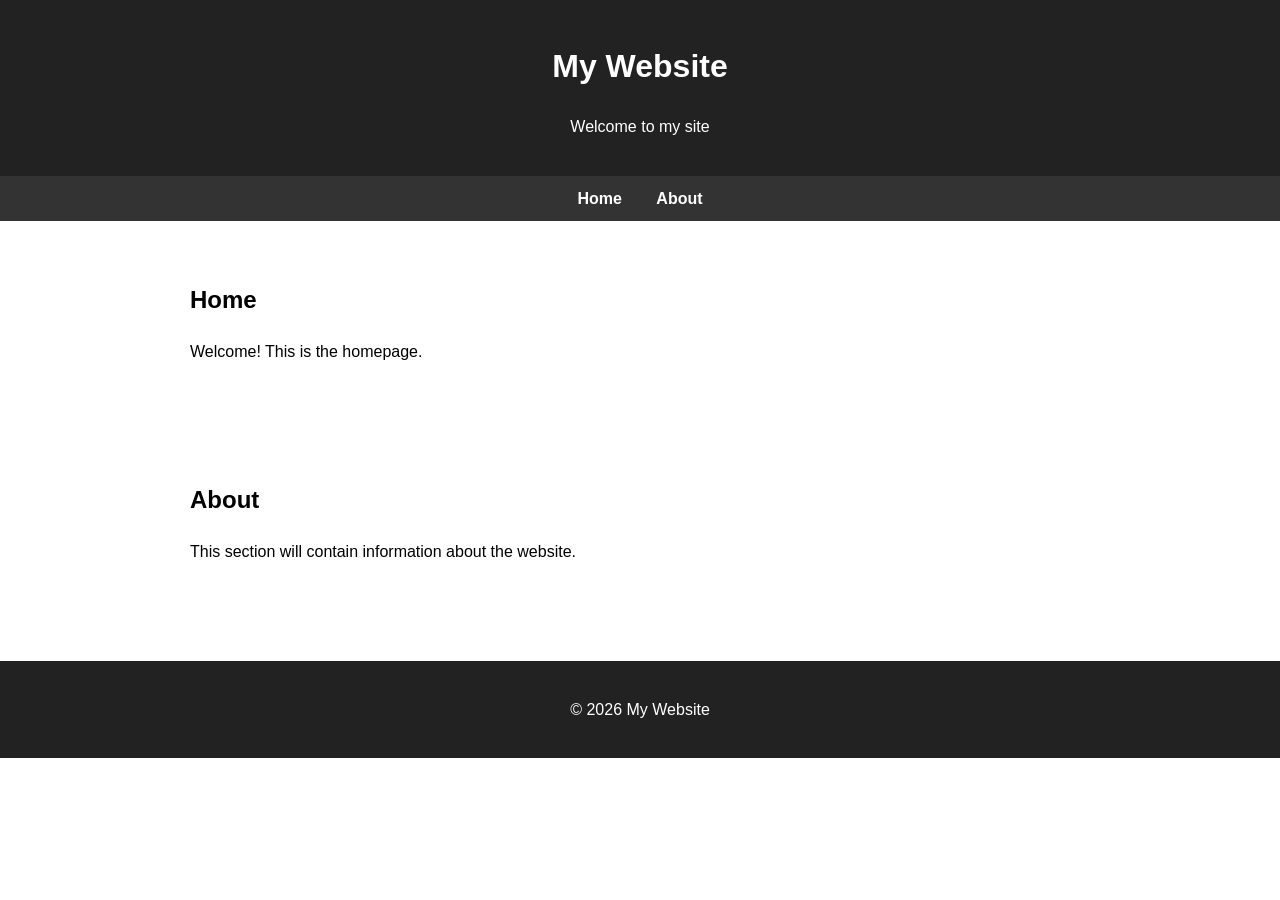
==== index.html @ 660a3a6b "Push Push" ====
<!DOCTYPE html5>
<html lang="en">
<head>
<meta charset="UTF-8">
<meta name="viewport" content="width=device-width, initial-scale=1.0">
<title>Damrau Network</title>

<style>
body{
    margin:0;
    font-family: Arial, Helvetica, sans-serif;
    line-height:1.6;
}

header{
    background:#222;
    color:white;
    padding:20px;
    text-align:center;
}

nav{
    background:#333;
    padding:10px;
    text-align:center;
}

nav a{
    color:white;
    margin:0 15px;
    text-decoration:none;
    font-weight:bold;
}

nav a:hover{
    text-decoration:underline;
}

section{
    max-width:900px;
    margin:auto;
    padding:40px 20px;
}

footer{
    background:#222;
    color:white;
    text-align:center;
    padding:20px;
    margin-top:40px;
}
</style>
</head>

<body>

<header>
<h1>My Website</h1>
<p>Welcome to my site</p>
</header>

<nav>
<a href="#home">Home</a>
<a href="#about">About</a>
</nav>

<section id="home">
<h2>Home</h2>
<p>Welcome! This is the homepage.</p>
</section>

<section id="about">
<h2>About</h2>
<p>This section will contain information about the website.</p>
</section>

<footer>
<p>© 2026 My Website</p>
</footer>

</body>
</html>
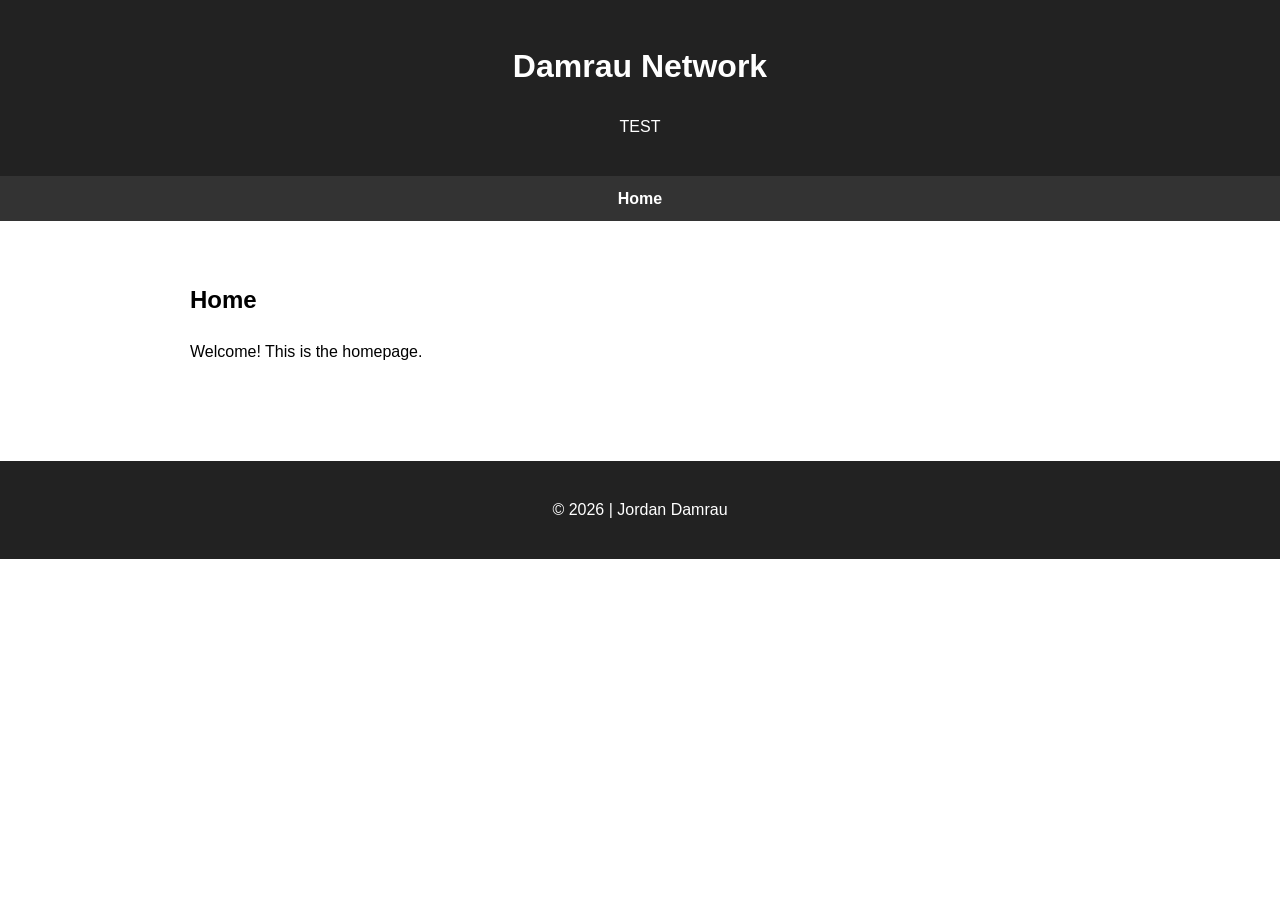
==== commit 5b7b983c: "Updating Fields Updating the navbar, removed a few descriptors, and changed the footer." ====
--- a/index.html
+++ b/index.html
@@ -55,13 +55,12 @@
 <body>
 
 <header>
-<h1>My Website</h1>
-<p>Welcome to my site</p>
+<h1>Damrau Network</h1>
+<p>TEST</p>
 </header>
 
 <nav>
 <a href="#home">Home</a>
-<a href="#about">About</a>
 </nav>
 
 <section id="home">
@@ -69,13 +68,8 @@
 <p>Welcome! This is the homepage.</p>
 </section>
 
-<section id="about">
-<h2>About</h2>
-<p>This section will contain information about the website.</p>
-</section>
-
 <footer>
-<p>© 2026 My Website</p>
+<p>© 2026 | Jordan Damrau</p>
 </footer>
 
 </body>
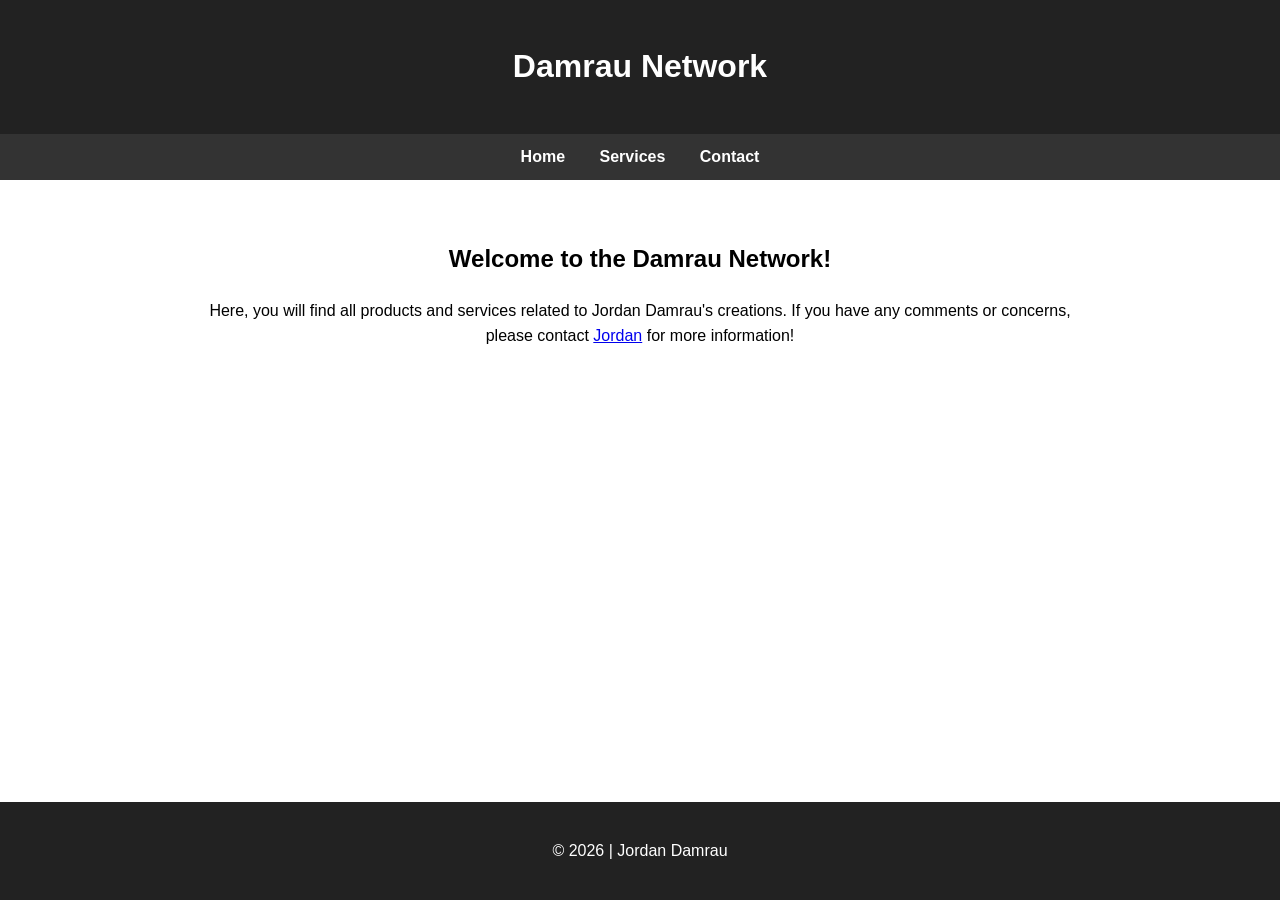
==== commit 0f74cf57: "Folders worked Final changes to implement folders." ====
--- a/index.html
+++ b/index.html
@@ -1,76 +1,32 @@
-<!DOCTYPE html5>
+<!DOCTYPE html>
 <html lang="en">
-<head>
-<meta charset="UTF-8">
-<meta name="viewport" content="width=device-width, initial-scale=1.0">
-<title>Damrau Network</title>
+    <head>
+        <meta charset="UTF-8" />
+        <meta name="viewport" content="width=device-width, initial-scale=1.0" />
+        <title>Damrau Network - Home</title>
+        <meta name="description" content="Damrau Network & Things">
+        <link rel="stylesheet" href="style.css">
+    </head>
+    <body>
+        <header>
+            <h1>Damrau Network</h1>
+        </header>
 
-<style>
-body{
-    margin:0;
-    font-family: Arial, Helvetica, sans-serif;
-    line-height:1.6;
-}
+        <nav>
+            <a href="/">Home</a>
+            <a href="/services/">Services</a>
+            <a href="/contact/">Contact</a>
+        </nav>
+        
+        <main>
+            <section id="home">
+                <h2>Welcome to the Damrau Network!</h2>
+                <p>Here, you will find all products and services related to Jordan Damrau's creations. If you have any comments or concerns, please contact <a href="mailto:jordanjdamrau@gmail.com">Jordan</a> for more information!</p>
+            </section>
+        </main>
 
-header{
-    background:#222;
-    color:white;
-    padding:20px;
-    text-align:center;
-}
-
-nav{
-    background:#333;
-    padding:10px;
-    text-align:center;
-}
-
-nav a{
-    color:white;
-    margin:0 15px;
-    text-decoration:none;
-    font-weight:bold;
-}
-
-nav a:hover{
-    text-decoration:underline;
-}
-
-section{
-    max-width:900px;
-    margin:auto;
-    padding:40px 20px;
-}
-
-footer{
-    background:#222;
-    color:white;
-    text-align:center;
-    padding:20px;
-    margin-top:40px;
-}
-</style>
-</head>
-
-<body>
-
-<header>
-<h1>Damrau Network</h1>
-<p>TEST</p>
-</header>
-
-<nav>
-<a href="#home">Home</a>
-</nav>
-
-<section id="home">
-<h2>Home</h2>
-<p>Welcome! This is the homepage.</p>
-</section>
-
-<footer>
-<p>© 2026 | Jordan Damrau</p>
-</footer>
-
-</body>
+        <footer>
+            <p>© 2026 | Jordan Damrau</p>
+        </footer>
+    </body>
 </html>
--- a/style.css
+++ b/style.css
@@ -0,0 +1,52 @@
+body{
+    margin:0;
+    font-family: Arial, Helvetica, sans-serif;
+    line-height:1.6;
+
+    display:flex;
+    flex-direction:column;
+    min-height:100vh;
+}
+
+main{
+    flex:1;
+}
+
+header{
+    background:#222;
+    color:white;
+    padding:20px;
+    text-align:center;
+}
+
+nav{
+    background:#333;
+    padding:10px;
+    text-align:center;
+}
+
+nav a{
+    color:white;
+    margin:0 15px;
+    text-decoration:none;
+    font-weight:bold;
+}
+
+nav a:hover{
+    text-decoration:underline;
+}
+
+section{
+    max-width:900px;
+    margin:auto;
+    padding:40px 20px;
+    text-align: center;
+}
+
+footer{
+    background:#222;
+    color:white;
+    text-align:center;
+    padding:20px;
+    margin-top:40px;
+}
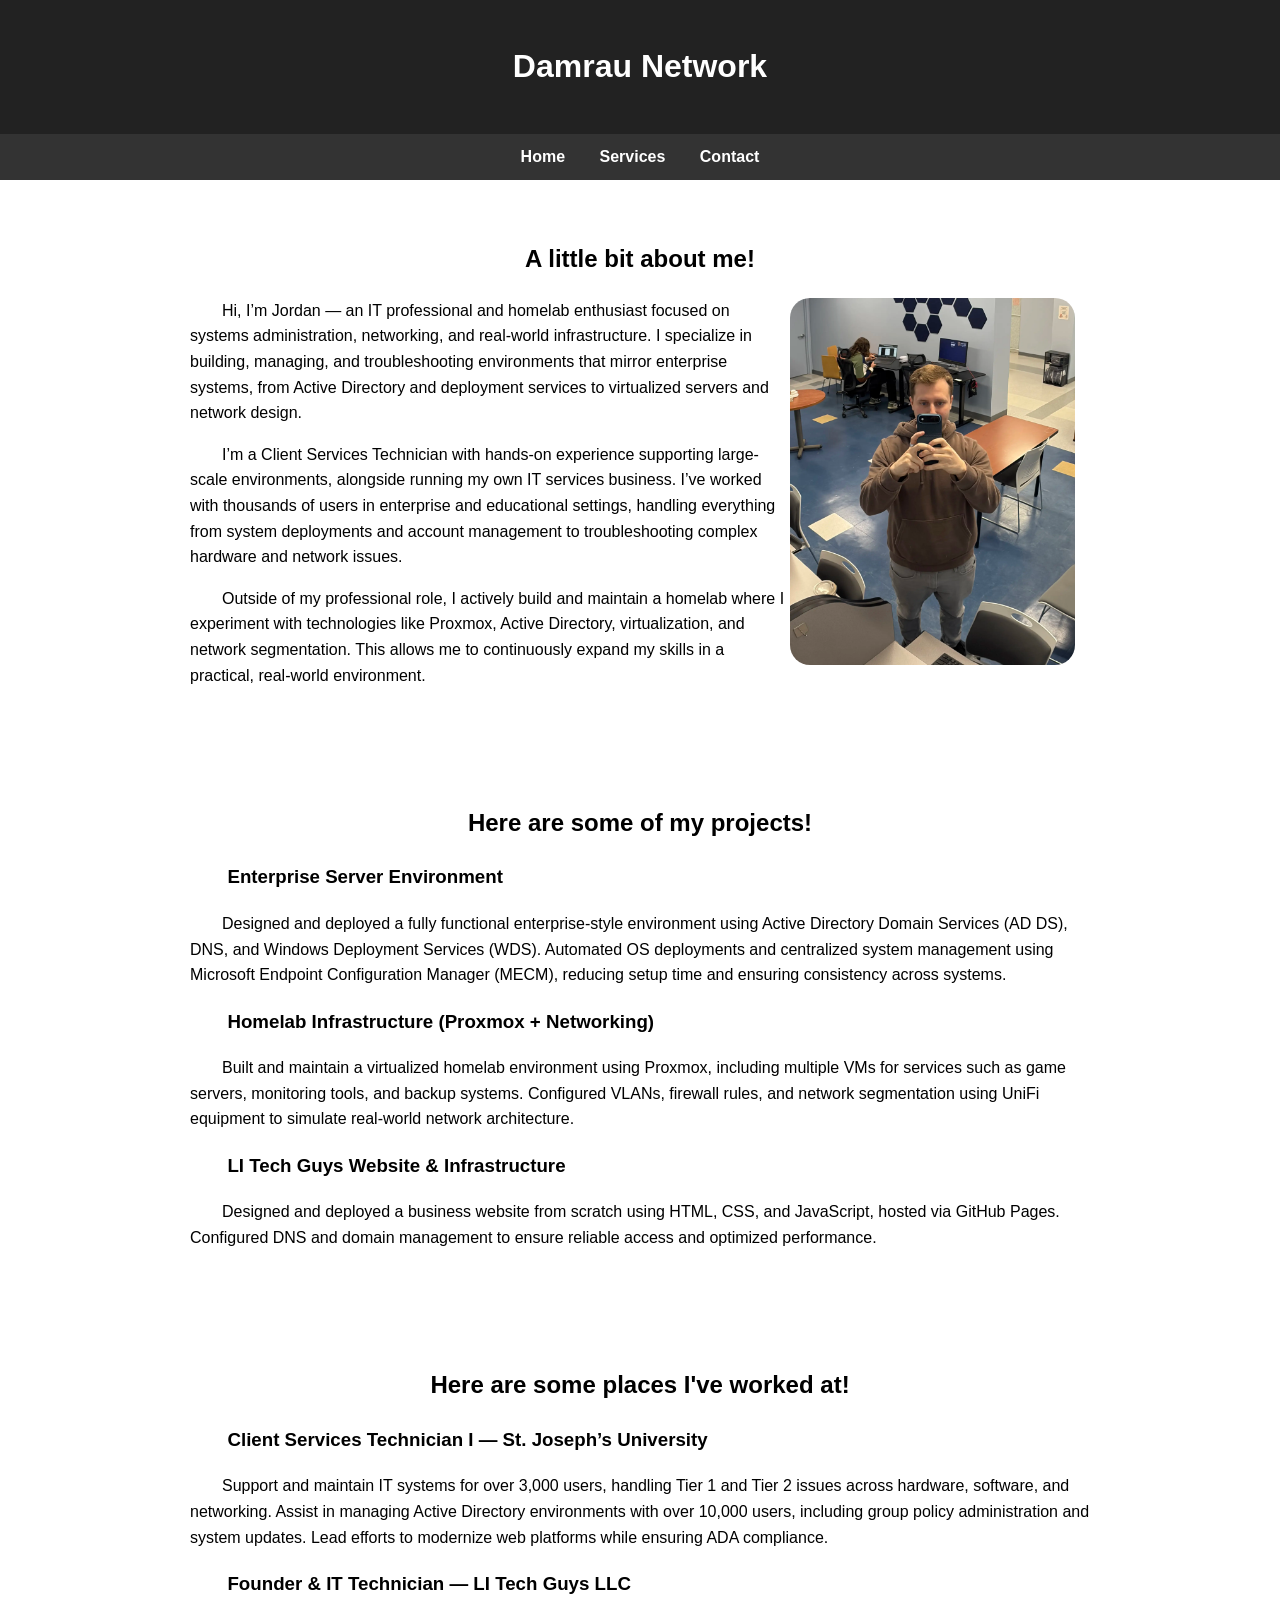
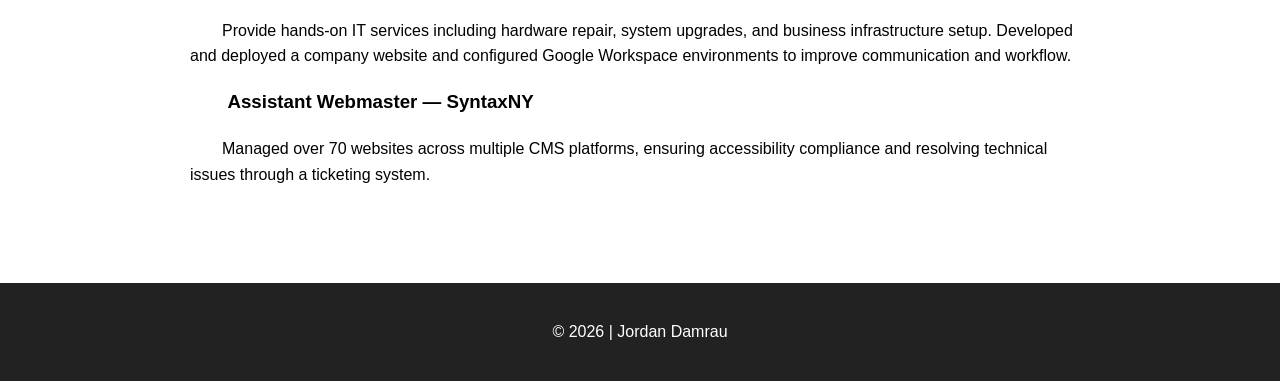
==== commit f4da03ce: "Changes Changes" ====
--- a/index.html
+++ b/index.html
@@ -20,8 +20,31 @@
         
         <main>
             <section id="home">
-                <h2>Welcome to the Damrau Network!</h2>
-                <p>Here, you will find all products and services related to Jordan Damrau's creations. If you have any comments or concerns, please contact <a href="mailto:jordanjdamrau@gmail.com">Jordan</a> for more information!</p>
+                <h2>A little bit about me!</h2>
+                <img src="imgs/me.webp" alt="A picture of Jordan Damrau" width="285em" height="auto" style="border-radius: 20px; float: right; margin-right: 15px; margin-bottom: 15px;">
+                <p class="about">Hi, I’m Jordan — an IT professional and homelab enthusiast focused on systems administration, networking, and real-world infrastructure. I specialize in building, managing, and troubleshooting environments that mirror enterprise systems, from Active Directory and deployment services to virtualized servers and network design.</p>
+                <p class="about">I’m a Client Services Technician with hands-on experience supporting large-scale environments, alongside running my own IT services business. I’ve worked with thousands of users in enterprise and educational settings, handling everything from system deployments and account management to troubleshooting complex hardware and network issues.</p>
+                <p class="about">Outside of my professional role, I actively build and maintain a homelab where I experiment with technologies like Proxmox, Active Directory, virtualization, and network segmentation. This allows me to continuously expand my skills in a practical, real-world environment.</p>
+            </section>
+
+            <section>
+                <h2>Here are some of my projects!</h2>
+                <h3 class="proj">Enterprise Server Environment</h3>
+                <p class="about">Designed and deployed a fully functional enterprise-style environment using Active Directory Domain Services (AD DS), DNS, and Windows Deployment Services (WDS). Automated OS deployments and centralized system management using Microsoft Endpoint Configuration Manager (MECM), reducing setup time and ensuring consistency across systems.</p>
+                <h3 class="proj">Homelab Infrastructure (Proxmox + Networking)</h3>
+                <p class="about">Built and maintain a virtualized homelab environment using Proxmox, including multiple VMs for services such as game servers, monitoring tools, and backup systems. Configured VLANs, firewall rules, and network segmentation using UniFi equipment to simulate real-world network architecture.</p>
+                <h3 class="proj">LI Tech Guys Website & Infrastructure</h3>
+                <p class="about">Designed and deployed a business website from scratch using HTML, CSS, and JavaScript, hosted via GitHub Pages. Configured DNS and domain management to ensure reliable access and optimized performance.</p>
+            </section>
+
+            <section>
+                <h2>Here are some places I've worked at!</h2>
+                <h3 class="proj">Client Services Technician I — St. Joseph’s University</h3>
+                <p class="about">Support and maintain IT systems for over 3,000 users, handling Tier 1 and Tier 2 issues across hardware, software, and networking. Assist in managing Active Directory environments with over 10,000 users, including group policy administration and system updates. Lead efforts to modernize web platforms while ensuring ADA compliance.</p>
+                <h3 class="proj">Founder & IT Technician — LI Tech Guys LLC</h3>
+                <p class="about">Provide hands-on IT services including hardware repair, system upgrades, and business infrastructure setup. Developed and deployed a company website and configured Google Workspace environments to improve communication and workflow.</p>
+                <h3 class="proj">Assistant Webmaster — SyntaxNY</h3>
+                <p class="about">Managed over 70 websites across multiple CMS platforms, ensuring accessibility compliance and resolving technical issues through a ticketing system.</p>
             </section>
         </main>
 
--- a/style.css
+++ b/style.css
@@ -6,6 +6,16 @@
     display:flex;
     flex-direction:column;
     min-height:100vh;
+}
+
+p.about{
+    text-indent: 2em;
+    text-align: left;
+}
+
+h3.proj{
+    text-indent: 2em;
+    text-align: left;
 }
 
 main{
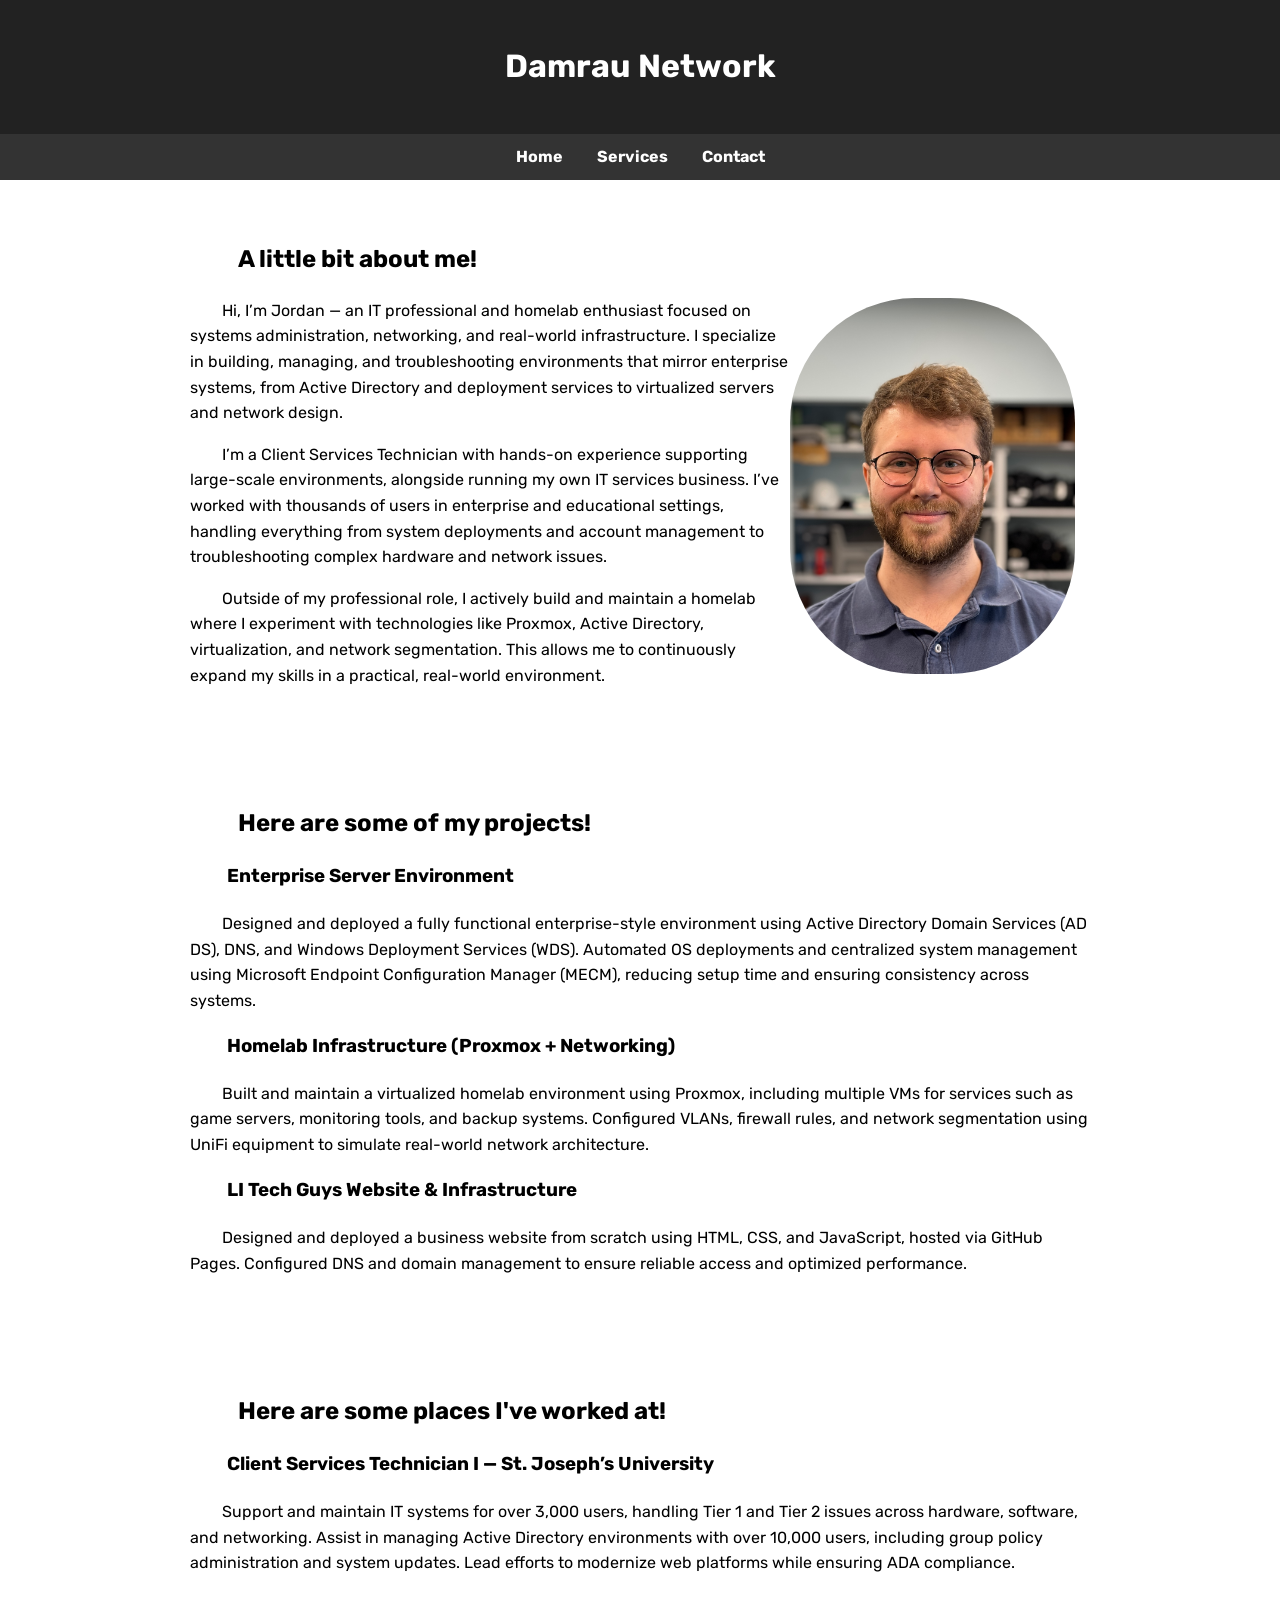
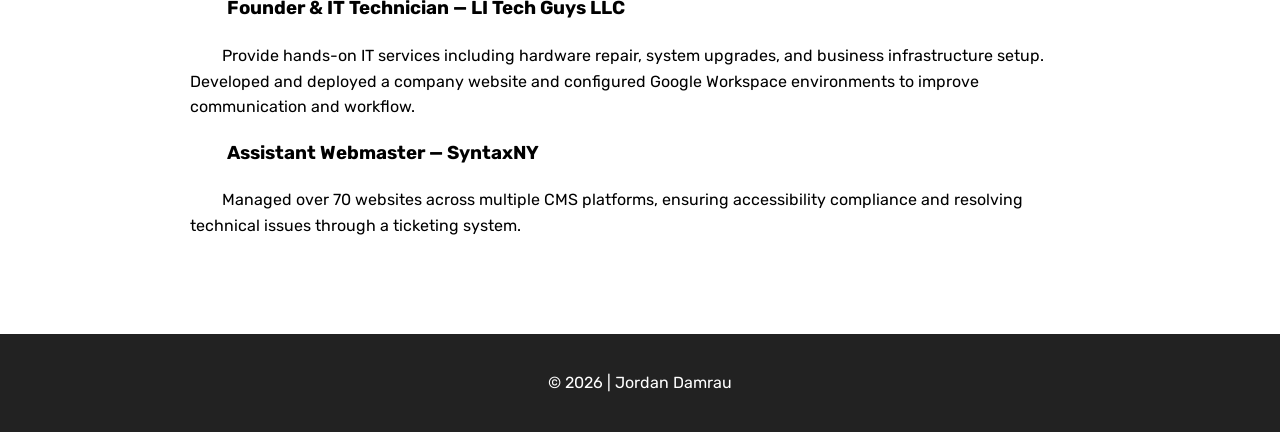
==== commit ae7a3416: "Push Push" ====
--- a/index.html
+++ b/index.html
@@ -6,6 +6,9 @@
         <title>Damrau Network - Home</title>
         <meta name="description" content="Damrau Network & Things">
         <link rel="stylesheet" href="style.css">
+        <link rel="preconnect" href="https://fonts.googleapis.com">
+        <link rel="preconnect" href="https://fonts.gstatic.com" crossorigin>
+        <link href="https://fonts.googleapis.com/css2?family=Rubik:ital,wght@0,300..900;1,300..900&display=swap" rel="stylesheet">
     </head>
     <body>
         <header>
@@ -20,15 +23,15 @@
         
         <main>
             <section id="home">
-                <h2>A little bit about me!</h2>
-                <img src="imgs/me.webp" alt="A picture of Jordan Damrau" width="285em" height="auto" style="border-radius: 20px; float: right; margin-right: 15px; margin-bottom: 15px;">
+                <h2 style="text-align: left; text-indent: 2em;">A little bit about me!</h2>
+                <img src="imgs/me.jpg" alt="A picture of Jordan Damrau" width="285em" height="auto" style="border-radius: 125px; float: right; margin-right: 15px; margin-bottom: 15px;">
                 <p class="about">Hi, I’m Jordan — an IT professional and homelab enthusiast focused on systems administration, networking, and real-world infrastructure. I specialize in building, managing, and troubleshooting environments that mirror enterprise systems, from Active Directory and deployment services to virtualized servers and network design.</p>
                 <p class="about">I’m a Client Services Technician with hands-on experience supporting large-scale environments, alongside running my own IT services business. I’ve worked with thousands of users in enterprise and educational settings, handling everything from system deployments and account management to troubleshooting complex hardware and network issues.</p>
                 <p class="about">Outside of my professional role, I actively build and maintain a homelab where I experiment with technologies like Proxmox, Active Directory, virtualization, and network segmentation. This allows me to continuously expand my skills in a practical, real-world environment.</p>
             </section>
 
             <section>
-                <h2>Here are some of my projects!</h2>
+                <h2 style="text-align: left; text-indent: 2em;">Here are some of my projects!</h2>
                 <h3 class="proj">Enterprise Server Environment</h3>
                 <p class="about">Designed and deployed a fully functional enterprise-style environment using Active Directory Domain Services (AD DS), DNS, and Windows Deployment Services (WDS). Automated OS deployments and centralized system management using Microsoft Endpoint Configuration Manager (MECM), reducing setup time and ensuring consistency across systems.</p>
                 <h3 class="proj">Homelab Infrastructure (Proxmox + Networking)</h3>
@@ -38,7 +41,7 @@
             </section>
 
             <section>
-                <h2>Here are some places I've worked at!</h2>
+                <h2 style="text-align: left; text-indent: 2em;">Here are some places I've worked at!</h2>
                 <h3 class="proj">Client Services Technician I — St. Joseph’s University</h3>
                 <p class="about">Support and maintain IT systems for over 3,000 users, handling Tier 1 and Tier 2 issues across hardware, software, and networking. Assist in managing Active Directory environments with over 10,000 users, including group policy administration and system updates. Lead efforts to modernize web platforms while ensuring ADA compliance.</p>
                 <h3 class="proj">Founder & IT Technician — LI Tech Guys LLC</h3>
--- a/style.css
+++ b/style.css
@@ -1,6 +1,6 @@
 body{
     margin:0;
-    font-family: Arial, Helvetica, sans-serif;
+    font-family: "Rubik", sans-serif;
     line-height:1.6;
 
     display:flex;
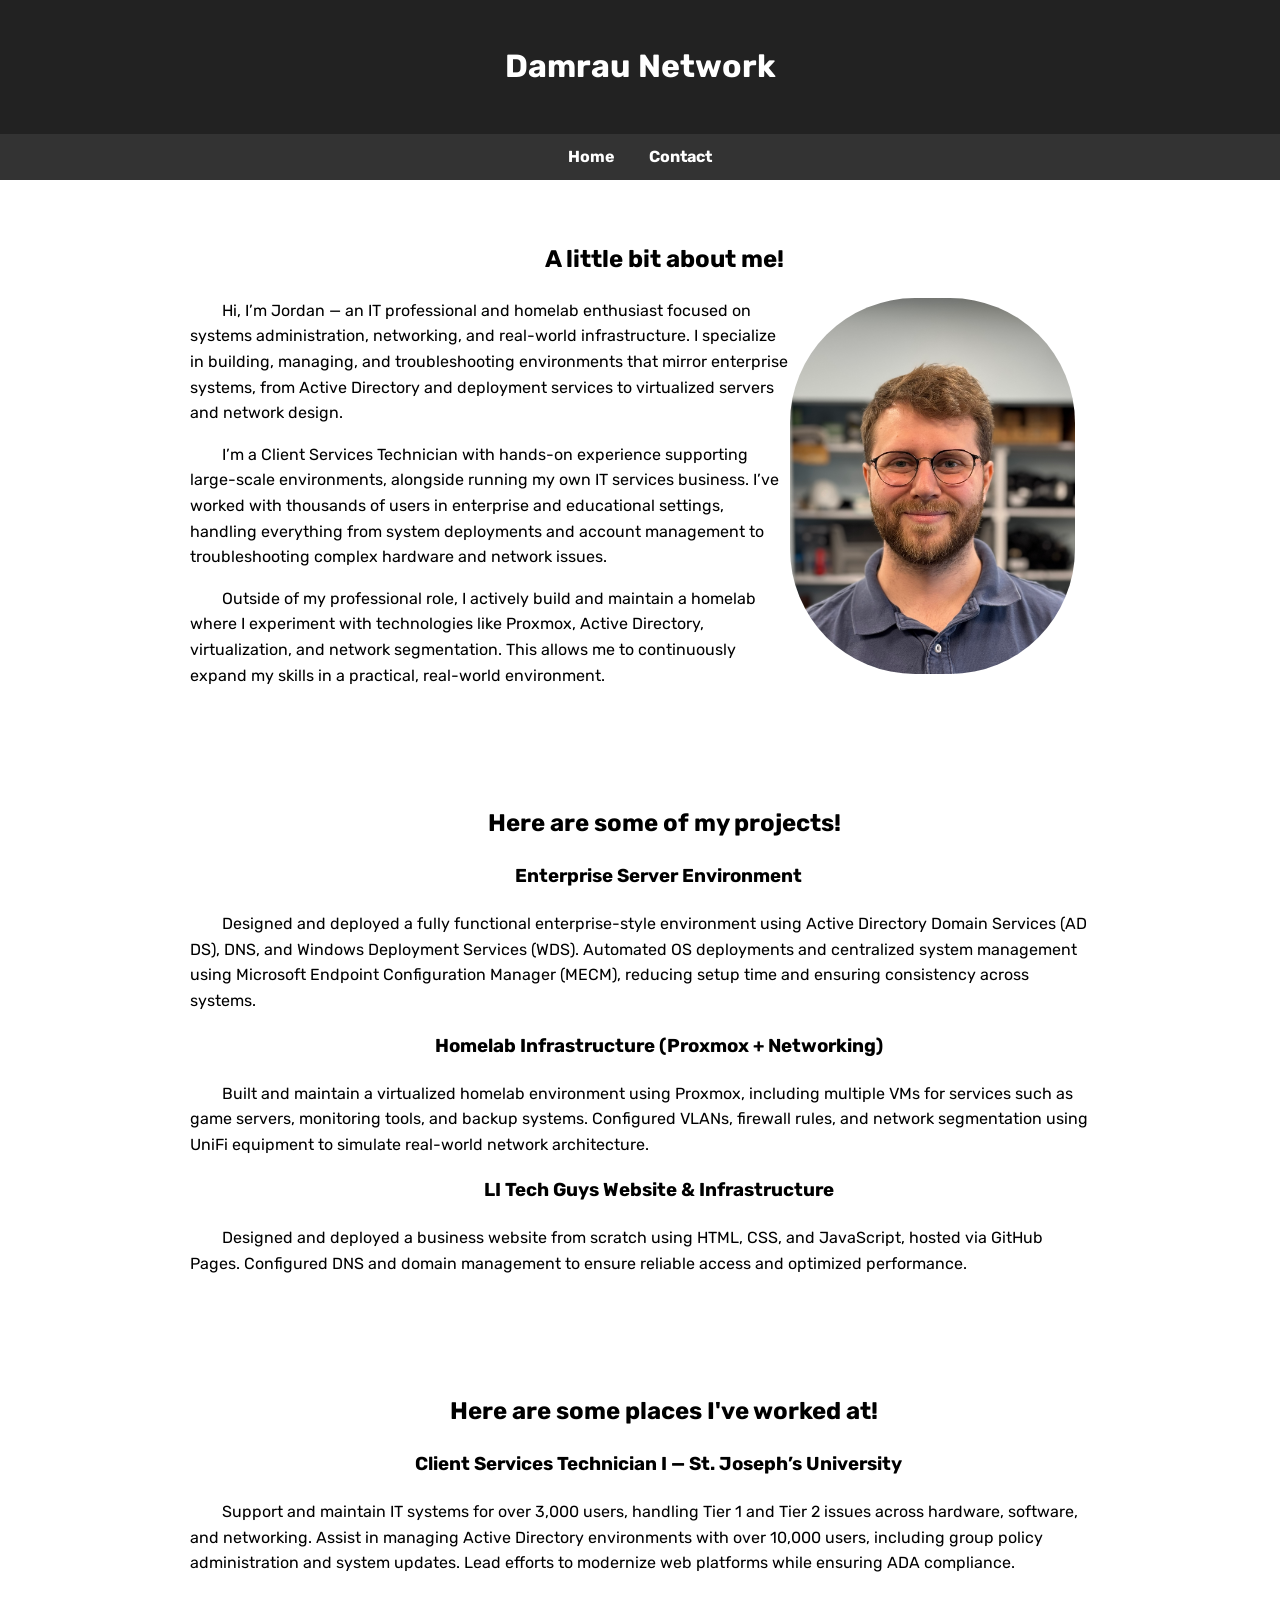
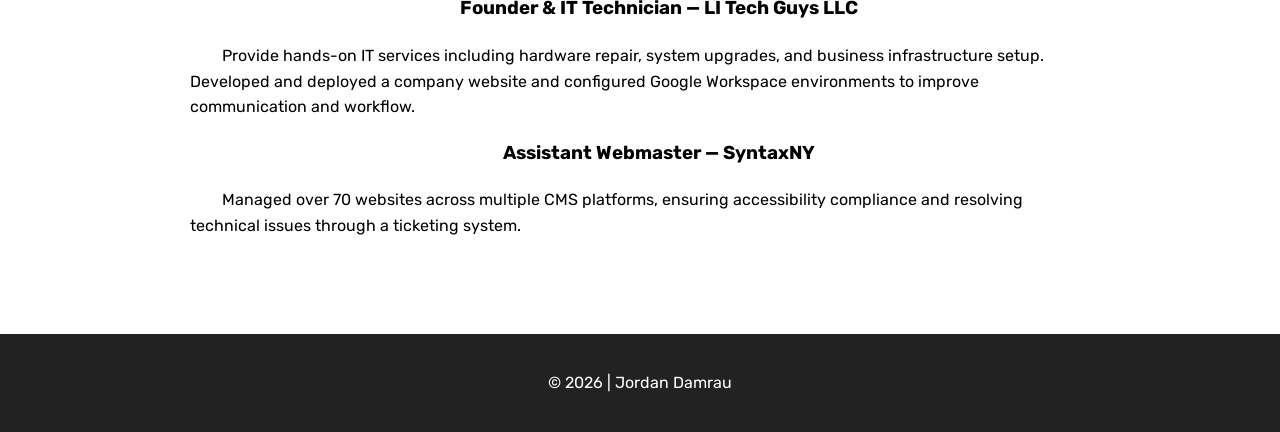
==== commit ad37b1f9: "Push Push" ====
--- a/index.html
+++ b/index.html
@@ -17,13 +17,12 @@
 
         <nav>
             <a href="/">Home</a>
-            <a href="/services/">Services</a>
             <a href="/contact/">Contact</a>
         </nav>
         
         <main>
             <section id="home">
-                <h2 style="text-align: left; text-indent: 2em;">A little bit about me!</h2>
+                <h2 style="text-indent: 2em;">A little bit about me!</h2>
                 <img src="imgs/me.jpg" alt="A picture of Jordan Damrau" width="285em" height="auto" style="border-radius: 125px; float: right; margin-right: 15px; margin-bottom: 15px;">
                 <p class="about">Hi, I’m Jordan — an IT professional and homelab enthusiast focused on systems administration, networking, and real-world infrastructure. I specialize in building, managing, and troubleshooting environments that mirror enterprise systems, from Active Directory and deployment services to virtualized servers and network design.</p>
                 <p class="about">I’m a Client Services Technician with hands-on experience supporting large-scale environments, alongside running my own IT services business. I’ve worked with thousands of users in enterprise and educational settings, handling everything from system deployments and account management to troubleshooting complex hardware and network issues.</p>
@@ -31,7 +30,7 @@
             </section>
 
             <section>
-                <h2 style="text-align: left; text-indent: 2em;">Here are some of my projects!</h2>
+                <h2 style="text-indent: 2em;">Here are some of my projects!</h2>
                 <h3 class="proj">Enterprise Server Environment</h3>
                 <p class="about">Designed and deployed a fully functional enterprise-style environment using Active Directory Domain Services (AD DS), DNS, and Windows Deployment Services (WDS). Automated OS deployments and centralized system management using Microsoft Endpoint Configuration Manager (MECM), reducing setup time and ensuring consistency across systems.</p>
                 <h3 class="proj">Homelab Infrastructure (Proxmox + Networking)</h3>
@@ -41,7 +40,7 @@
             </section>
 
             <section>
-                <h2 style="text-align: left; text-indent: 2em;">Here are some places I've worked at!</h2>
+                <h2 style="text-indent: 2em;">Here are some places I've worked at!</h2>
                 <h3 class="proj">Client Services Technician I — St. Joseph’s University</h3>
                 <p class="about">Support and maintain IT systems for over 3,000 users, handling Tier 1 and Tier 2 issues across hardware, software, and networking. Assist in managing Active Directory environments with over 10,000 users, including group policy administration and system updates. Lead efforts to modernize web platforms while ensuring ADA compliance.</p>
                 <h3 class="proj">Founder & IT Technician — LI Tech Guys LLC</h3>
--- a/style.css
+++ b/style.css
@@ -15,7 +15,6 @@
 
 h3.proj{
     text-indent: 2em;
-    text-align: left;
 }
 
 main{
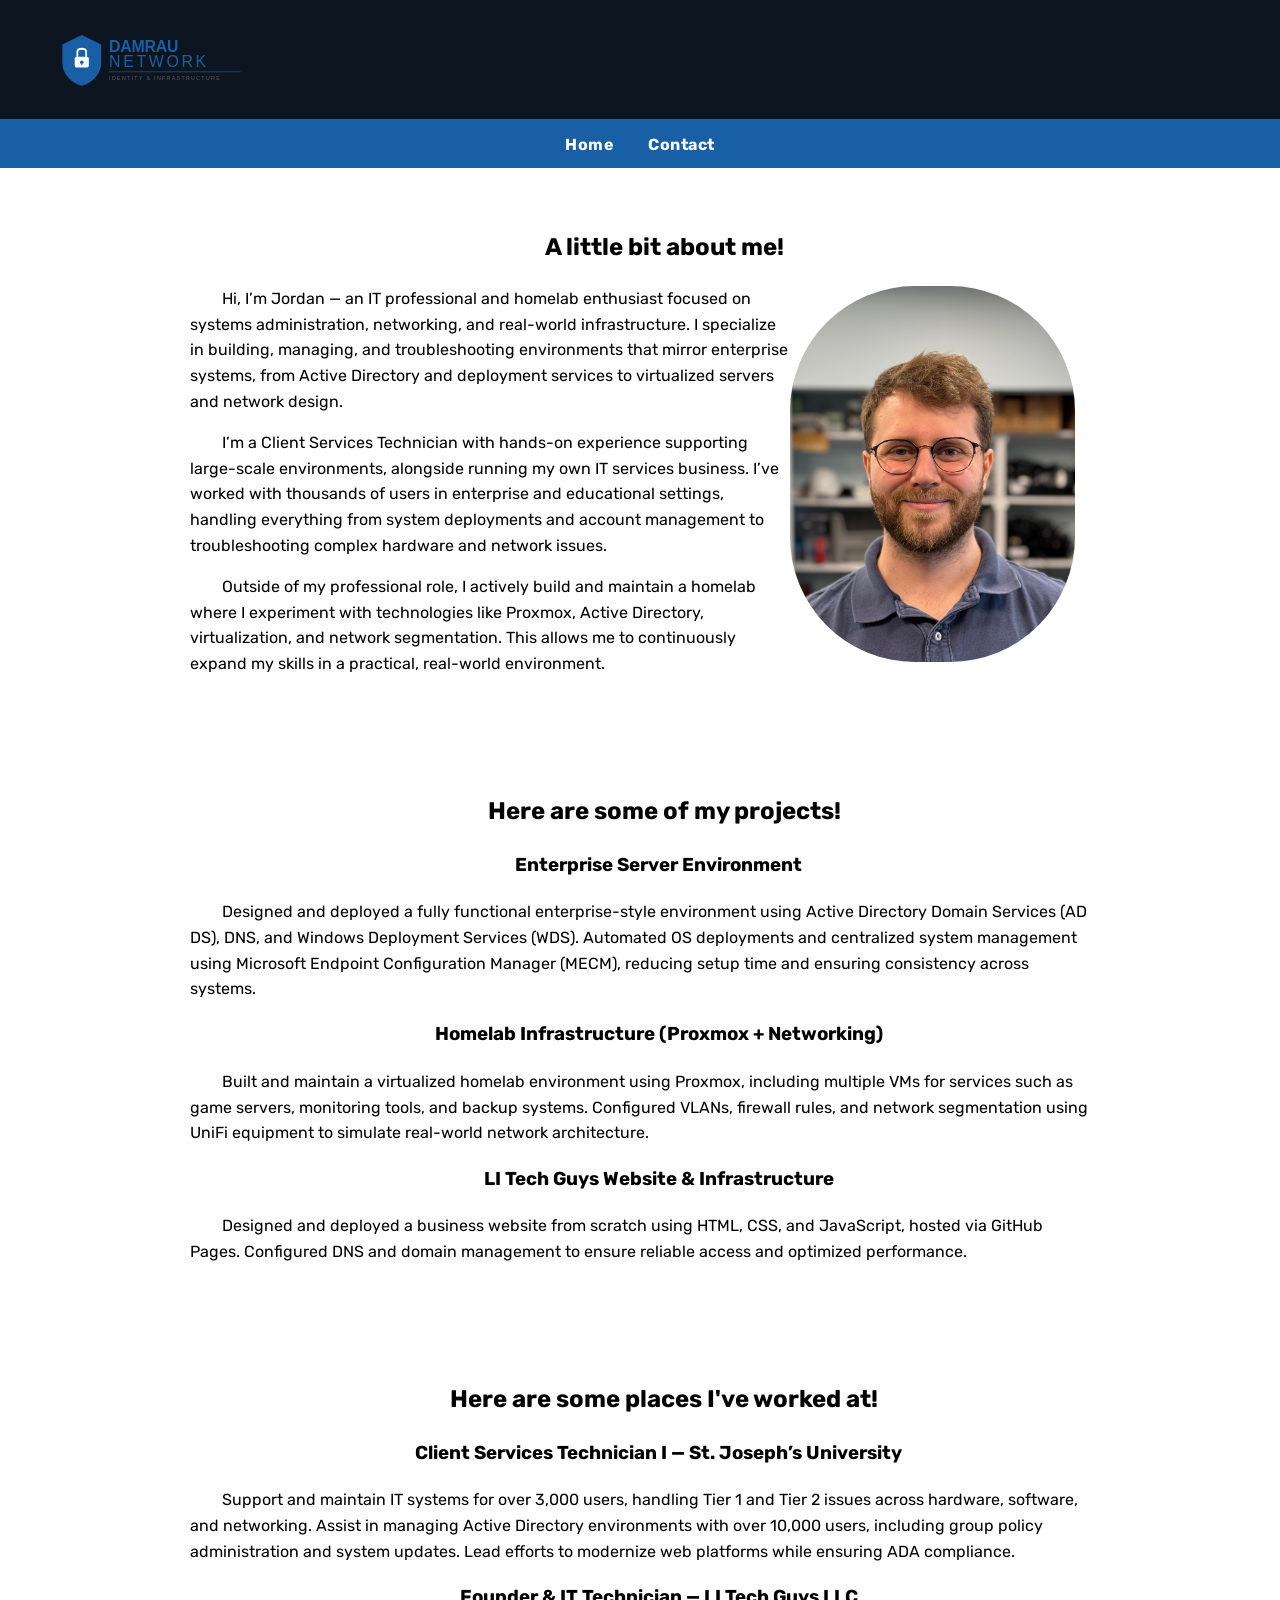
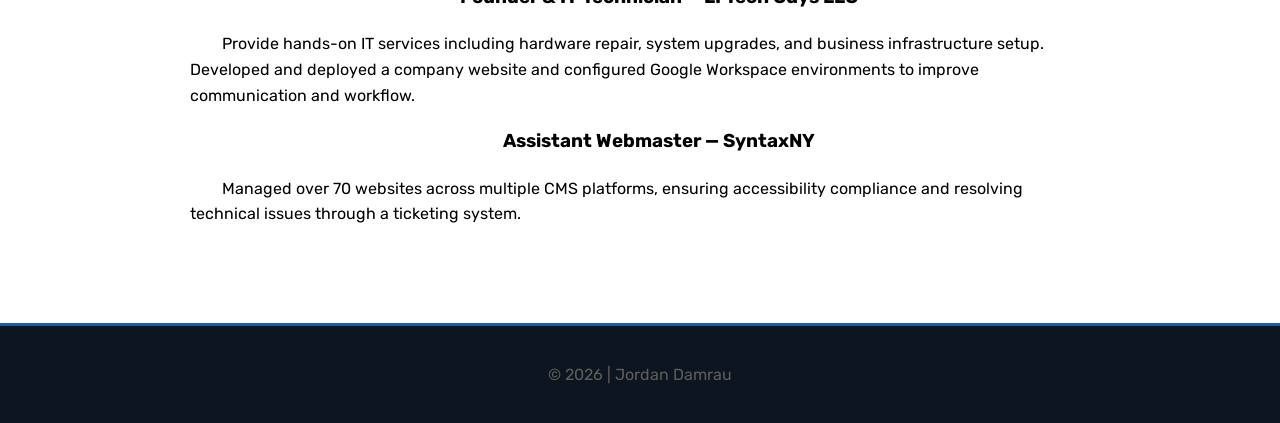
==== commit 9e8a8a77: "Added Logo & Colors Rough change to the page. Need to work on overall layout as its still a bit wonk" ====
--- a/index.html
+++ b/index.html
@@ -12,7 +12,7 @@
     </head>
     <body>
         <header>
-            <h1>Damrau Network</h1>
+            <a href="/"><img src="imgs/logo.svg" width="300px" height="auto" style="display:block; margin-right:auto;"></a>
         </header>
 
         <nav>
--- a/style.css
+++ b/style.css
@@ -1,61 +1,64 @@
-body{
-    margin:0;
+body {
+    margin: 0;
     font-family: "Rubik", sans-serif;
-    line-height:1.6;
-
-    display:flex;
-    flex-direction:column;
-    min-height:100vh;
+    line-height: 1.6;
+    display: flex;
+    flex-direction: column;
+    min-height: 100vh;
 }
 
-p.about{
+p.about {
     text-indent: 2em;
     text-align: left;
 }
 
-h3.proj{
+h3.proj {
     text-indent: 2em;
 }
 
-main{
-    flex:1;
+main {
+    flex: 1;
 }
 
-header{
-    background:#222;
-    color:white;
-    padding:20px;
-    text-align:center;
+header {
+    background: #0d1520;
+    color: white;
+    padding: 20px;
+    text-align: center;
+    border-bottom: 3px solid #185FA5;
 }
 
-nav{
-    background:#333;
-    padding:10px;
-    text-align:center;
-}
-
-nav a{
-    color:white;
-    margin:0 15px;
-    text-decoration:none;
-    font-weight:bold;
-}
-
-nav a:hover{
-    text-decoration:underline;
-}
-
-section{
-    max-width:900px;
-    margin:auto;
-    padding:40px 20px;
+nav {
+    background: #185FA5;
+    padding: 10px;
     text-align: center;
 }
 
-footer{
-    background:#222;
-    color:white;
-    text-align:center;
-    padding:20px;
-    margin-top:40px;
+nav a {
+    color: white;
+    margin: 0 15px;
+    text-decoration: none;
+    font-weight: bold;
+    letter-spacing: 0.5px;
+}
+
+nav a:hover {
+    text-decoration: underline;
+    color: #B5D4F4;
+}
+
+section {
+    max-width: 900px;
+    margin: auto;
+    padding: 40px 20px;
+    text-align: center;
+}
+
+footer {
+    background: #0d1520;
+    color: #5F5E5A;
+    text-align: center;
+    padding: 20px;
+    margin-top: 40px;
+    border-top: 3px solid #185FA5;
 }
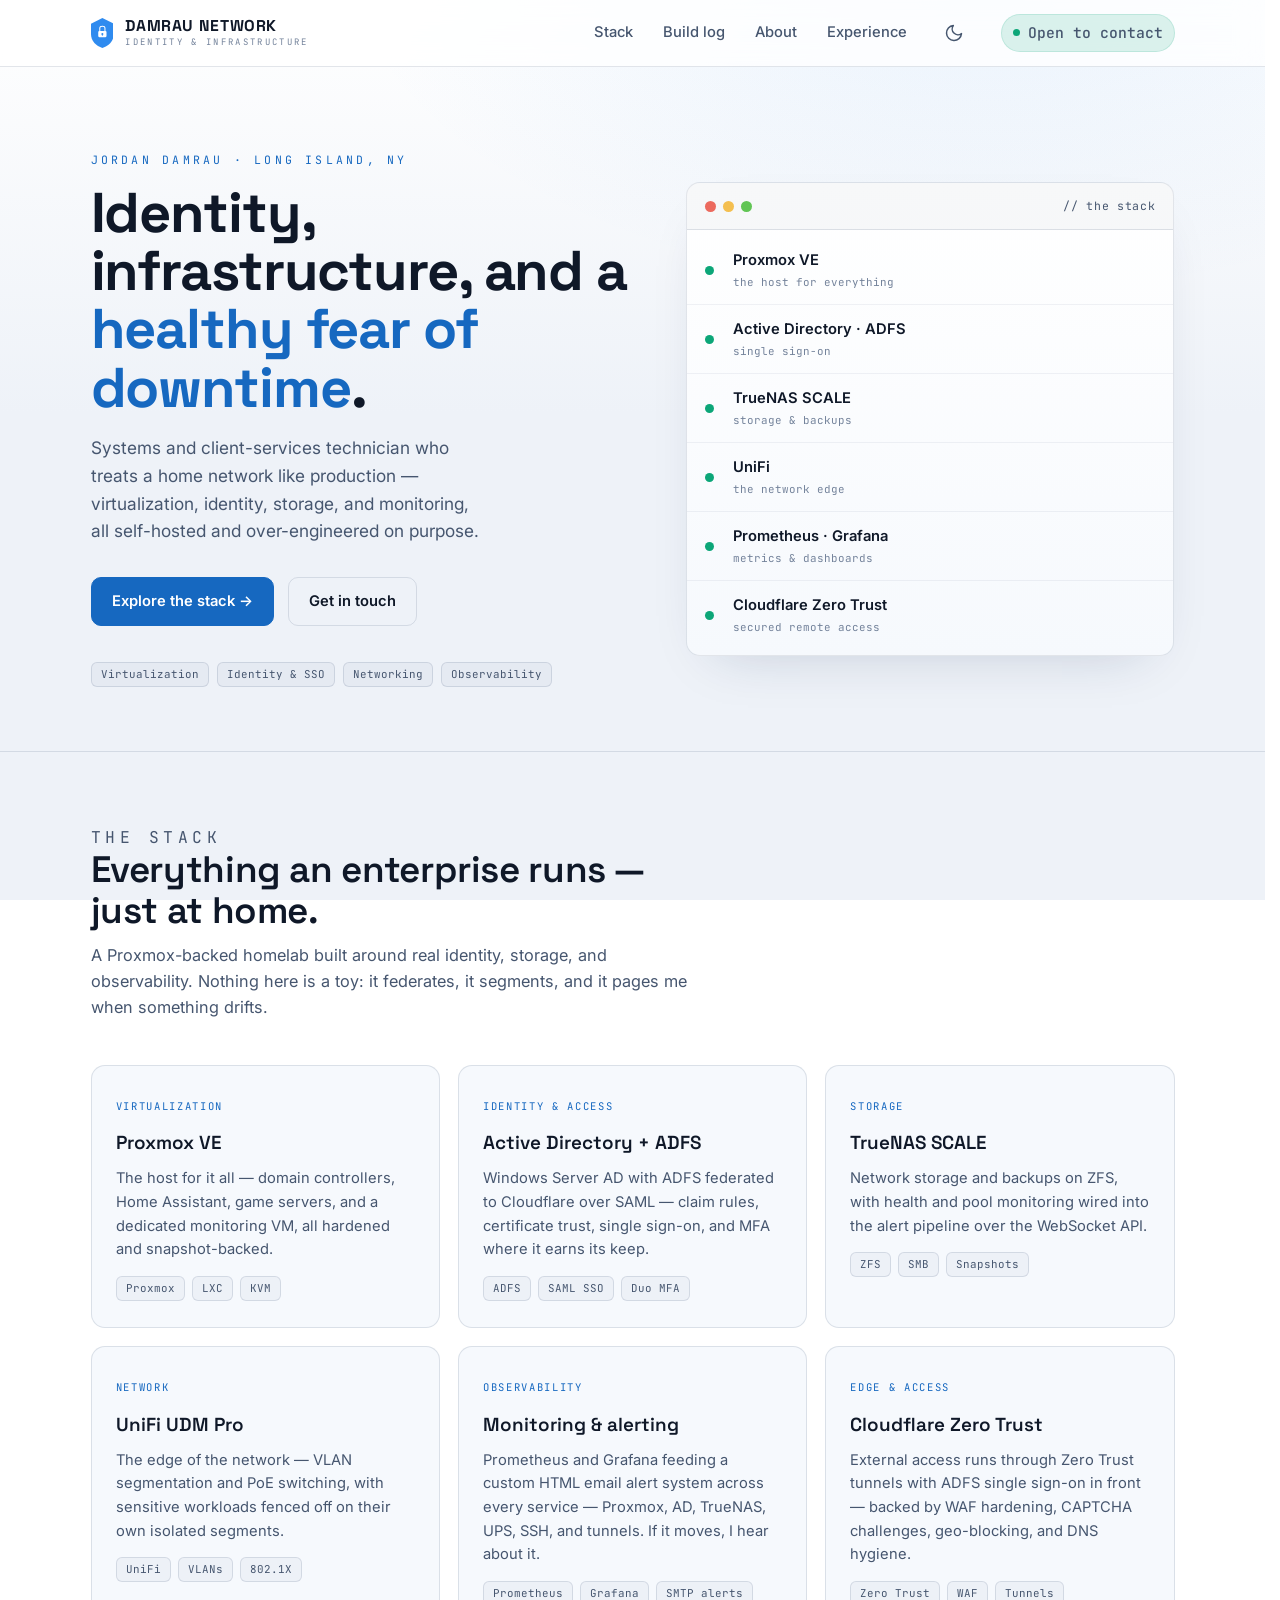
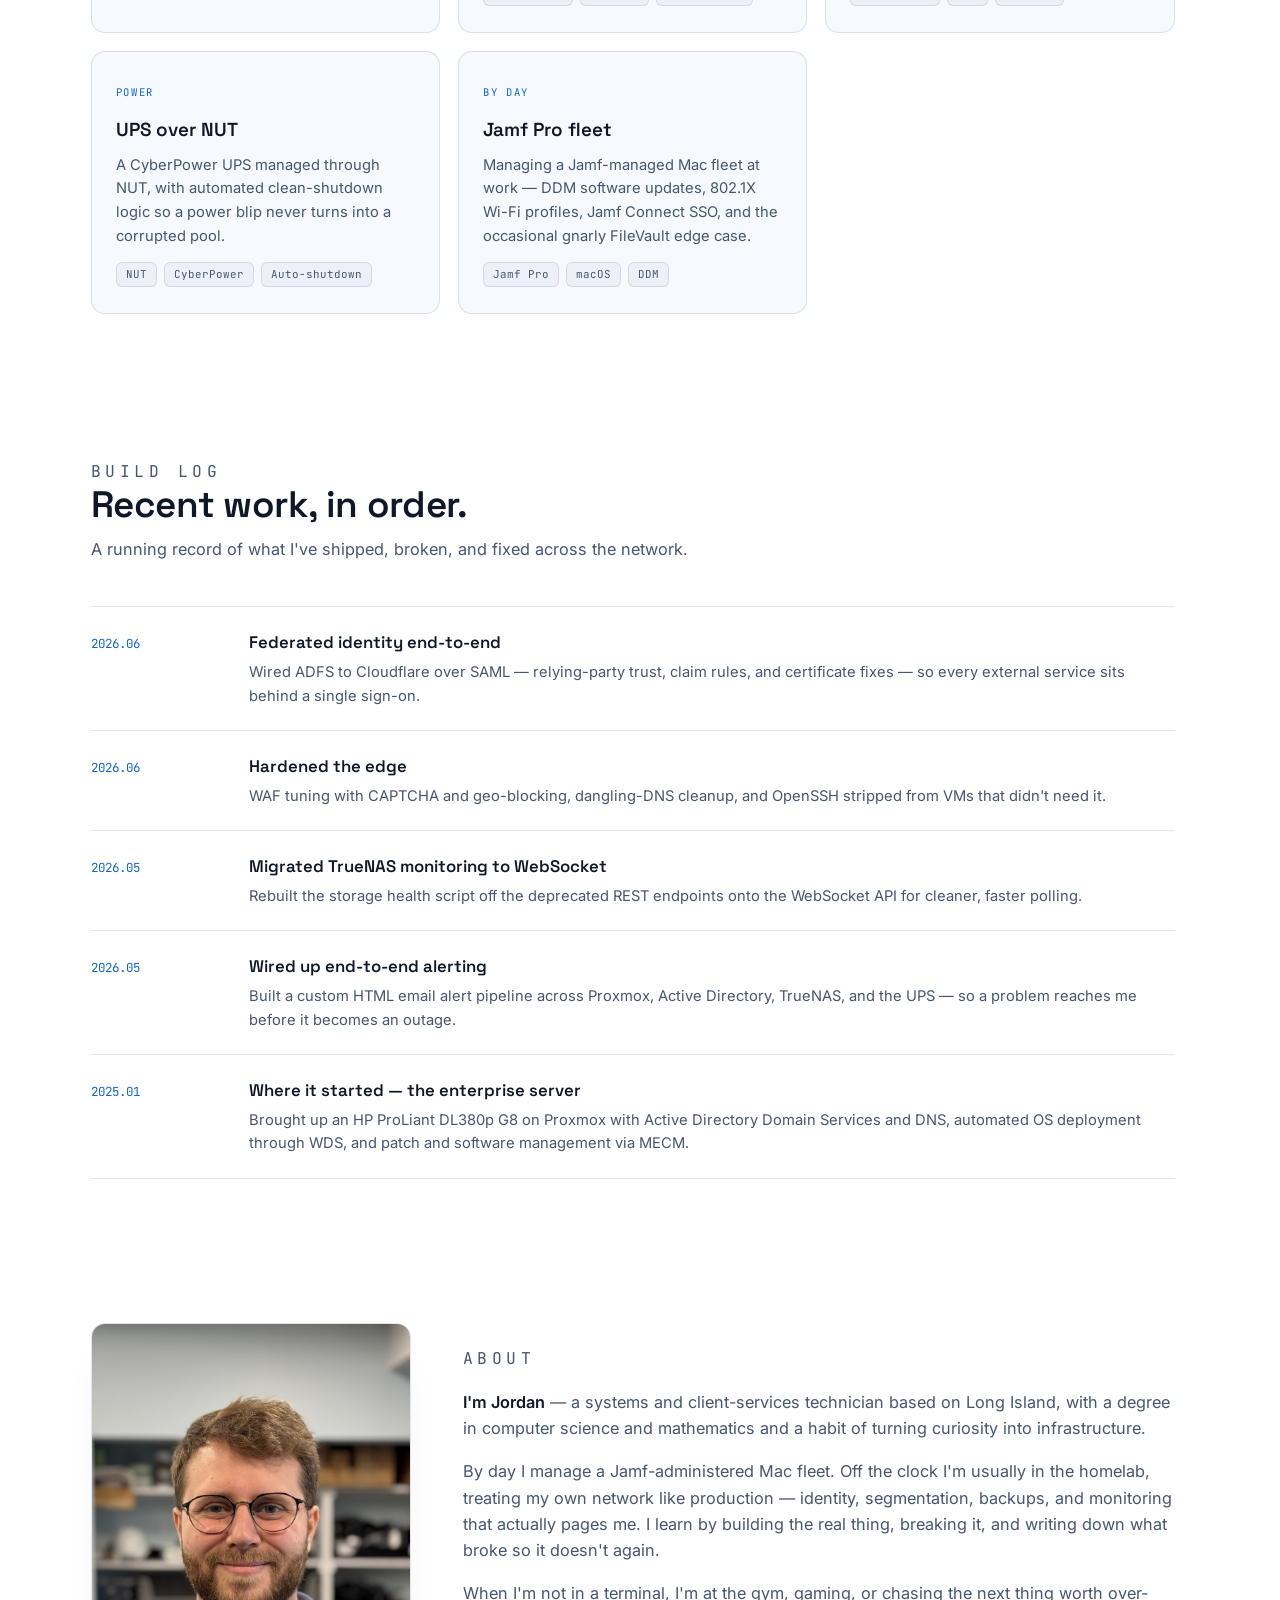
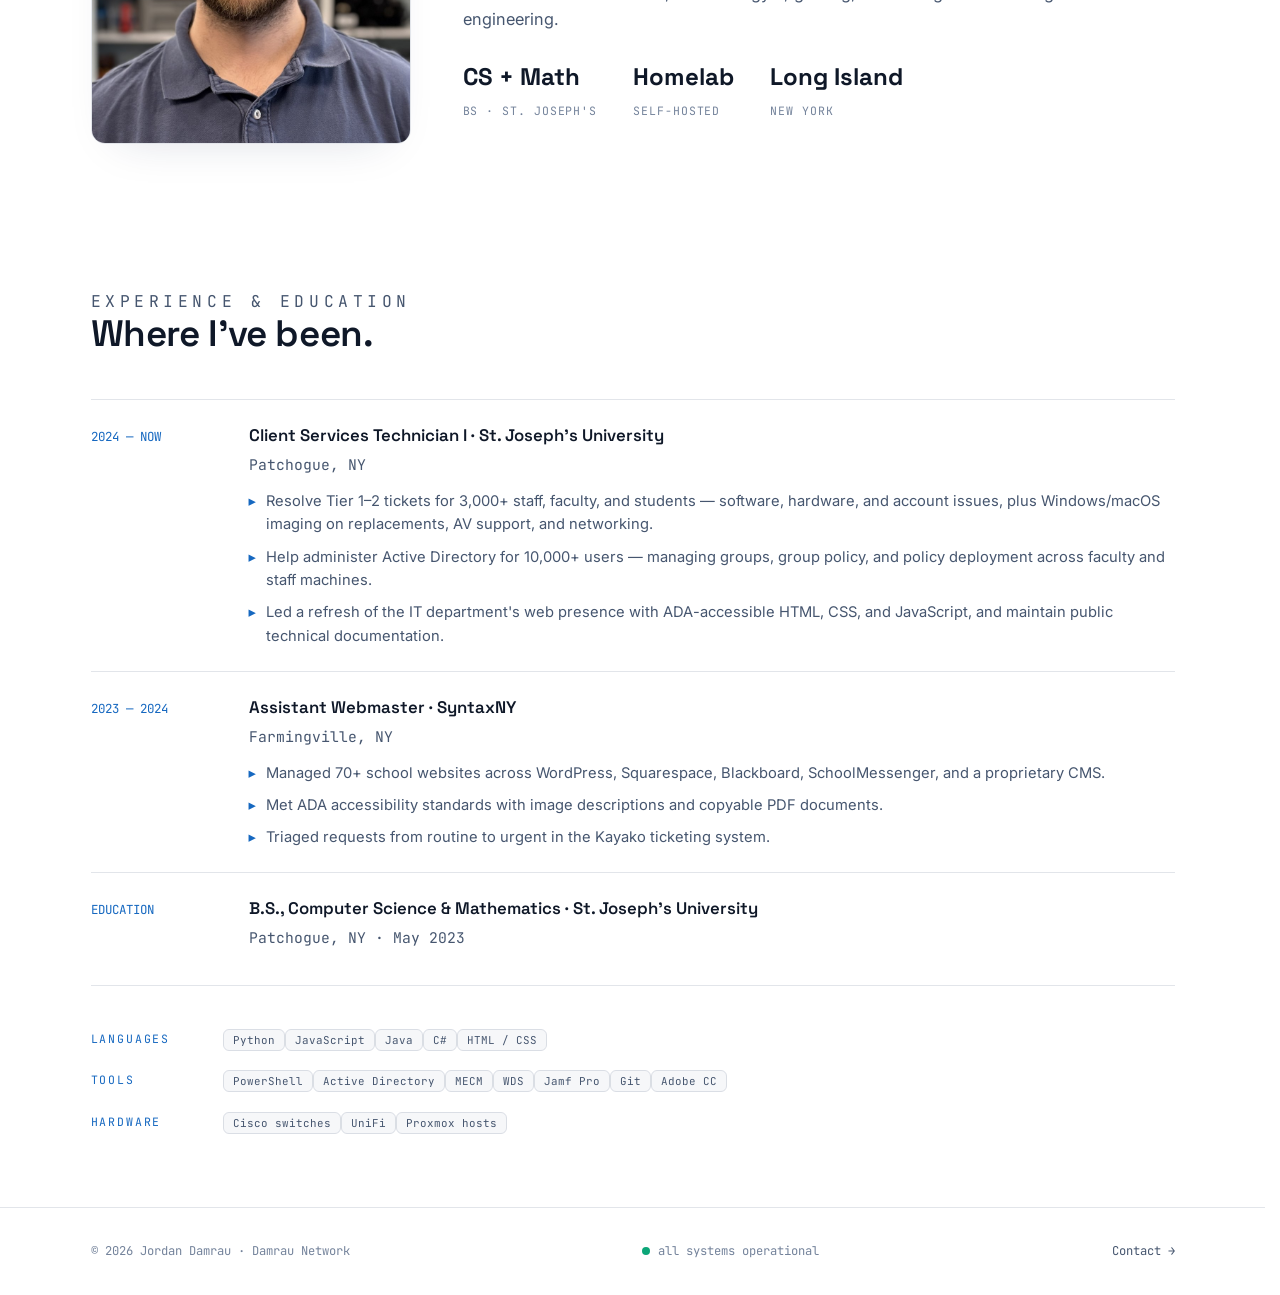
==== commit 4ce498ce: "New Site Its just... all different..." ====
--- a/index.html
+++ b/index.html
@@ -1,57 +1,348 @@
 <!DOCTYPE html>
 <html lang="en">
-    <head>
-        <meta charset="UTF-8" />
-        <meta name="viewport" content="width=device-width, initial-scale=1.0" />
-        <title>Damrau Network - Home</title>
-        <meta name="description" content="Damrau Network & Things">
-        <link rel="stylesheet" href="style.css">
-        <link rel="preconnect" href="https://fonts.googleapis.com">
-        <link rel="preconnect" href="https://fonts.gstatic.com" crossorigin>
-        <link href="https://fonts.googleapis.com/css2?family=Rubik:ital,wght@0,300..900;1,300..900&display=swap" rel="stylesheet">
-    </head>
-    <body>
-        <header>
-            <a href="/"><img src="imgs/logo.svg" width="300px" height="auto" style="display:block; margin-right:auto;"></a>
-        </header>
-
-        <nav>
-            <a href="/">Home</a>
-            <a href="/contact/">Contact</a>
-        </nav>
-        
-        <main>
-            <section id="home">
-                <h2 style="text-indent: 2em;">A little bit about me!</h2>
-                <img src="imgs/me.jpg" alt="A picture of Jordan Damrau" width="285em" height="auto" style="border-radius: 125px; float: right; margin-right: 15px; margin-bottom: 15px;">
-                <p class="about">Hi, I’m Jordan — an IT professional and homelab enthusiast focused on systems administration, networking, and real-world infrastructure. I specialize in building, managing, and troubleshooting environments that mirror enterprise systems, from Active Directory and deployment services to virtualized servers and network design.</p>
-                <p class="about">I’m a Client Services Technician with hands-on experience supporting large-scale environments, alongside running my own IT services business. I’ve worked with thousands of users in enterprise and educational settings, handling everything from system deployments and account management to troubleshooting complex hardware and network issues.</p>
-                <p class="about">Outside of my professional role, I actively build and maintain a homelab where I experiment with technologies like Proxmox, Active Directory, virtualization, and network segmentation. This allows me to continuously expand my skills in a practical, real-world environment.</p>
-            </section>
-
-            <section>
-                <h2 style="text-indent: 2em;">Here are some of my projects!</h2>
-                <h3 class="proj">Enterprise Server Environment</h3>
-                <p class="about">Designed and deployed a fully functional enterprise-style environment using Active Directory Domain Services (AD DS), DNS, and Windows Deployment Services (WDS). Automated OS deployments and centralized system management using Microsoft Endpoint Configuration Manager (MECM), reducing setup time and ensuring consistency across systems.</p>
-                <h3 class="proj">Homelab Infrastructure (Proxmox + Networking)</h3>
-                <p class="about">Built and maintain a virtualized homelab environment using Proxmox, including multiple VMs for services such as game servers, monitoring tools, and backup systems. Configured VLANs, firewall rules, and network segmentation using UniFi equipment to simulate real-world network architecture.</p>
-                <h3 class="proj">LI Tech Guys Website & Infrastructure</h3>
-                <p class="about">Designed and deployed a business website from scratch using HTML, CSS, and JavaScript, hosted via GitHub Pages. Configured DNS and domain management to ensure reliable access and optimized performance.</p>
-            </section>
-
-            <section>
-                <h2 style="text-indent: 2em;">Here are some places I've worked at!</h2>
-                <h3 class="proj">Client Services Technician I — St. Joseph’s University</h3>
-                <p class="about">Support and maintain IT systems for over 3,000 users, handling Tier 1 and Tier 2 issues across hardware, software, and networking. Assist in managing Active Directory environments with over 10,000 users, including group policy administration and system updates. Lead efforts to modernize web platforms while ensuring ADA compliance.</p>
-                <h3 class="proj">Founder & IT Technician — LI Tech Guys LLC</h3>
-                <p class="about">Provide hands-on IT services including hardware repair, system upgrades, and business infrastructure setup. Developed and deployed a company website and configured Google Workspace environments to improve communication and workflow.</p>
-                <h3 class="proj">Assistant Webmaster — SyntaxNY</h3>
-                <p class="about">Managed over 70 websites across multiple CMS platforms, ensuring accessibility compliance and resolving technical issues through a ticketing system.</p>
-            </section>
-        </main>
-
-        <footer>
-            <p>© 2026 | Jordan Damrau</p>
-        </footer>
-    </body>
-</html>+<head>
+  <meta charset="UTF-8" />
+  <meta name="viewport" content="width=device-width, initial-scale=1.0" />
+  <script>
+    /* set theme before paint to avoid a flash; respects saved choice, falls back to system */
+    (function () {
+      try {
+        var t = localStorage.getItem('theme');
+        if (!t) t = window.matchMedia('(prefers-color-scheme: light)').matches ? 'light' : 'dark';
+        document.documentElement.setAttribute('data-theme', t);
+      } catch (e) {
+        document.documentElement.setAttribute('data-theme', 'dark');
+      }
+    })();
+  </script>
+  <title>Damrau Network — Identity & Infrastructure</title>
+  <meta name="description" content="Jordan Damrau — systems & client-services technician running a fully self-hosted homelab: virtualization, identity, storage, and monitoring." />
+  <link rel="icon" href="favicon.ico" sizes="any">
+  <link rel="icon" href="favicon.svg" type="image/svg+xml">
+  <link rel="apple-touch-icon" href="apple-touch-icon.png">
+  <link rel="stylesheet" href="style.css" />
+  <link rel="preconnect" href="https://fonts.googleapis.com" />
+  <link rel="preconnect" href="https://fonts.gstatic.com" crossorigin />
+  <link href="https://fonts.googleapis.com/css2?family=Space+Grotesk:wght@400;500;600;700&family=Inter:wght@400;500;600&family=JetBrains+Mono:wght@400;500&display=swap" rel="stylesheet" />
+</head>
+<body>
+
+  <!-- NAV -->
+  <nav class="nav">
+    <div class="wrap nav-inner">
+      <a class="brand-lockup" href="index.html" aria-label="Damrau Network home">
+        <svg viewBox="0 0 88 116" xmlns="http://www.w3.org/2000/svg" aria-hidden="true">
+          <path d="M0,-52 L44,-30 L44,10 C44,38 24,56 0,64 C-24,56 -44,38 -44,10 L-44,-30 Z" transform="translate(44,52)" fill="#2f8bef"/>
+          <rect x="28" y="50" width="32" height="24" rx="4" fill="#fff"/>
+          <path d="M34,50 L34,39 C34,29 54,29 54,39 L54,50" fill="none" stroke="#fff" stroke-width="4" stroke-linecap="round"/>
+          <circle cx="44" cy="62" r="4" fill="#2f8bef"/>
+          <line x1="44" y1="64" x2="44" y2="68" stroke="#2f8bef" stroke-width="2.5" stroke-linecap="round"/>
+        </svg>
+        <span class="brand-word">
+          <b>DAMRAU NETWORK</b>
+          <span>Identity &amp; Infrastructure</span>
+        </span>
+      </a>
+      <div class="nav-links">
+        <a href="#stack">Stack</a>
+        <a href="#log">Build log</a>
+        <a href="#about">About</a>
+        <a href="#experience">Experience</a>
+        <button class="theme-toggle" id="themeToggle" type="button" aria-label="Switch between light and dark mode" title="Toggle theme">
+          <svg class="ic-sun" viewBox="0 0 24 24" fill="none" stroke="currentColor" stroke-width="1.8" stroke-linecap="round" stroke-linejoin="round" aria-hidden="true"><circle cx="12" cy="12" r="4"/><path d="M12 2v2M12 20v2M4.93 4.93l1.41 1.41M17.66 17.66l1.41 1.41M2 12h2M20 12h2M6.34 17.66l-1.41 1.41M19.07 4.93l-1.41 1.41"/></svg>
+          <svg class="ic-moon" viewBox="0 0 24 24" fill="none" stroke="currentColor" stroke-width="1.8" stroke-linecap="round" stroke-linejoin="round" aria-hidden="true"><path d="M21 12.79A9 9 0 1 1 11.21 3 7 7 0 0 0 21 12.79Z"/></svg>
+        </button>
+        <a class="nav-cta nav-status" href="contact.html"><span style="width:7px;height:7px;border-radius:50%;background:var(--ok);display:inline-block"></span> Open to contact</a>
+      </div>
+    </div>
+  </nav>
+
+  <main>
+    <!-- HERO -->
+    <header class="hero">
+      <div class="wrap hero-grid">
+        <div class="reveal">
+          <p class="eyebrow">Jordan Damrau · Long Island, NY</p>
+          <h1>Identity, infrastructure, and a <span class="accent">healthy fear of downtime</span>.</h1>
+          <p class="hero-sub">Systems and client-services technician who treats a home network like production — virtualization, identity, storage, and monitoring, all self-hosted and over-engineered on purpose.</p>
+          <div class="hero-cta">
+            <a class="btn btn-primary" href="#stack">Explore the stack →</a>
+            <a class="btn btn-ghost" href="contact.html">Get in touch</a>
+          </div>
+          <div class="hero-tags">
+            <span class="chip">Virtualization</span>
+            <span class="chip">Identity &amp; SSO</span>
+            <span class="chip">Networking</span>
+            <span class="chip">Observability</span>
+          </div>
+        </div>
+
+        <!-- SIGNATURE: live-style status board -->
+        <div class="board reveal" role="img" aria-label="Core stack: virtualization, identity, storage, networking, monitoring, and edge access">
+          <div class="board-bar">
+            <span class="dots"><i></i><i></i><i></i></span>
+            <span class="title">// the stack</span>
+          </div>
+          <div class="board-list">
+            <div class="svc">
+              <span class="led"></span>
+              <span class="name">Proxmox VE <small>the host for everything</small></span>
+            </div>
+            <div class="svc">
+              <span class="led"></span>
+              <span class="name">Active Directory · ADFS <small>single sign-on</small></span>
+            </div>
+            <div class="svc">
+              <span class="led"></span>
+              <span class="name">TrueNAS SCALE <small>storage &amp; backups</small></span>
+            </div>
+            <div class="svc">
+              <span class="led"></span>
+              <span class="name">UniFi <small>the network edge</small></span>
+            </div>
+            <div class="svc">
+              <span class="led"></span>
+              <span class="name">Prometheus · Grafana <small>metrics &amp; dashboards</small></span>
+            </div>
+            <div class="svc">
+              <span class="led"></span>
+              <span class="name">Cloudflare Zero Trust <small>secured remote access</small></span>
+            </div>
+          </div>
+        </div>
+      </div>
+    </header>
+
+    <hr class="divider" />
+
+    <!-- STACK -->
+    <section class="section" id="stack">
+      <div class="wrap">
+        <div class="section-head reveal">
+          <p class="eyebrow">The stack</p>
+          <h2>Everything an enterprise runs — just at home.</h2>
+          <p>A Proxmox-backed homelab built around real identity, storage, and observability. Nothing here is a toy: it federates, it segments, and it pages me when something drifts.</p>
+        </div>
+
+        <div class="grid">
+          <article class="card reveal">
+            <span class="tag">Virtualization</span>
+            <h3>Proxmox VE</h3>
+            <p>The host for it all — domain controllers, Home Assistant, game servers, and a dedicated monitoring VM, all hardened and snapshot-backed.</p>
+            <div class="stack-row"><span class="chip">Proxmox</span><span class="chip">LXC</span><span class="chip">KVM</span></div>
+          </article>
+
+          <article class="card reveal">
+            <span class="tag">Identity &amp; access</span>
+            <h3>Active Directory + ADFS</h3>
+            <p>Windows Server AD with ADFS federated to Cloudflare over SAML — claim rules, certificate trust, single sign-on, and MFA where it earns its keep.</p>
+            <div class="stack-row"><span class="chip">ADFS</span><span class="chip">SAML SSO</span><span class="chip">Duo MFA</span></div>
+          </article>
+
+          <article class="card reveal">
+            <span class="tag">Storage</span>
+            <h3>TrueNAS SCALE</h3>
+            <p>Network storage and backups on ZFS, with health and pool monitoring wired into the alert pipeline over the WebSocket API.</p>
+            <div class="stack-row"><span class="chip">ZFS</span><span class="chip">SMB</span><span class="chip">Snapshots</span></div>
+          </article>
+
+          <article class="card reveal">
+            <span class="tag">Network</span>
+            <h3>UniFi UDM Pro</h3>
+            <p>The edge of the network — VLAN segmentation and PoE switching, with sensitive workloads fenced off on their own isolated segments.</p>
+            <div class="stack-row"><span class="chip">UniFi</span><span class="chip">VLANs</span><span class="chip">802.1X</span></div>
+          </article>
+
+          <article class="card reveal">
+            <span class="tag">Observability</span>
+            <h3>Monitoring &amp; alerting</h3>
+            <p>Prometheus and Grafana feeding a custom HTML email alert system across every service — Proxmox, AD, TrueNAS, UPS, SSH, and tunnels. If it moves, I hear about it.</p>
+            <div class="stack-row"><span class="chip">Prometheus</span><span class="chip">Grafana</span><span class="chip">SMTP alerts</span></div>
+          </article>
+
+          <article class="card reveal">
+            <span class="tag">Edge &amp; access</span>
+            <h3>Cloudflare Zero Trust</h3>
+            <p>External access runs through Zero Trust tunnels with ADFS single sign-on in front — backed by WAF hardening, CAPTCHA challenges, geo-blocking, and DNS hygiene.</p>
+            <div class="stack-row"><span class="chip">Zero Trust</span><span class="chip">WAF</span><span class="chip">Tunnels</span></div>
+          </article>
+
+          <article class="card reveal">
+            <span class="tag">Power</span>
+            <h3>UPS over NUT</h3>
+            <p>A CyberPower UPS managed through NUT, with automated clean-shutdown logic so a power blip never turns into a corrupted pool.</p>
+            <div class="stack-row"><span class="chip">NUT</span><span class="chip">CyberPower</span><span class="chip">Auto-shutdown</span></div>
+          </article>
+
+          <article class="card reveal">
+            <span class="tag">By day</span>
+            <h3>Jamf Pro fleet</h3>
+            <p>Managing a Jamf-managed Mac fleet at work — DDM software updates, 802.1X Wi-Fi profiles, Jamf Connect SSO, and the occasional gnarly FileVault edge case.</p>
+            <div class="stack-row"><span class="chip">Jamf Pro</span><span class="chip">macOS</span><span class="chip">DDM</span></div>
+          </article>
+        </div>
+      </div>
+    </section>
+
+    <!-- BUILD LOG -->
+    <section class="section" id="log">
+      <div class="wrap">
+        <div class="section-head reveal">
+          <p class="eyebrow">Build log</p>
+          <h2>Recent work, in order.</h2>
+          <p>A running record of what I've shipped, broken, and fixed across the network.</p>
+        </div>
+
+        <div class="log">
+          <div class="log-item reveal">
+            <span class="log-date">2026.06</span>
+            <div class="log-body">
+              <h4>Federated identity end-to-end</h4>
+              <p>Wired ADFS to Cloudflare over SAML — relying-party trust, claim rules, and certificate fixes — so every external service sits behind a single sign-on.</p>
+            </div>
+          </div>
+          <div class="log-item reveal">
+            <span class="log-date">2026.06</span>
+            <div class="log-body">
+              <h4>Hardened the edge</h4>
+              <p>WAF tuning with CAPTCHA and geo-blocking, dangling-DNS cleanup, and OpenSSH stripped from VMs that didn't need it.</p>
+            </div>
+          </div>
+          <div class="log-item reveal">
+            <span class="log-date">2026.05</span>
+            <div class="log-body">
+              <h4>Migrated TrueNAS monitoring to WebSocket</h4>
+              <p>Rebuilt the storage health script off the deprecated REST endpoints onto the WebSocket API for cleaner, faster polling.</p>
+            </div>
+          </div>
+          <div class="log-item reveal">
+            <span class="log-date">2026.05</span>
+            <div class="log-body">
+              <h4>Wired up end-to-end alerting</h4>
+              <p>Built a custom HTML email alert pipeline across Proxmox, Active Directory, TrueNAS, and the UPS — so a problem reaches me before it becomes an outage.</p>
+            </div>
+          </div>
+          <div class="log-item reveal">
+            <span class="log-date">2025.01</span>
+            <div class="log-body">
+              <h4>Where it started — the enterprise server</h4>
+              <p>Brought up an HP ProLiant DL380p G8 on Proxmox with Active Directory Domain Services and DNS, automated OS deployment through WDS, and patch and software management via MECM.</p>
+            </div>
+          </div>
+        </div>
+      </div>
+    </section>
+
+    <!-- ABOUT -->
+    <section class="section" id="about">
+      <div class="wrap about-grid">
+        <div class="about-photo reveal">
+          <img src="me.jpg" alt="Jordan Damrau" />
+        </div>
+        <div class="about-body reveal">
+          <p class="eyebrow">About</p>
+          <p><strong>I'm Jordan</strong> — a systems and client-services technician based on Long Island, with a degree in computer science and mathematics and a habit of turning curiosity into infrastructure.</p>
+          <p>By day I manage a Jamf-administered Mac fleet. Off the clock I'm usually in the homelab, treating my own network like production — identity, segmentation, backups, and monitoring that actually pages me. I learn by building the real thing, breaking it, and writing down what broke so it doesn't again.</p>
+          <p>When I'm not in a terminal, I'm at the gym, gaming, or chasing the next thing worth over-engineering.</p>
+          <div class="about-stats">
+            <div><b>CS + Math</b><span>BS · ST. JOSEPH'S</span></div>
+            <div><b>Homelab</b><span>SELF-HOSTED</span></div>
+            <div><b>Long Island</b><span>NEW YORK</span></div>
+          </div>
+        </div>
+      </div>
+    </section>
+
+    <!-- EXPERIENCE & EDUCATION -->
+    <section class="section" id="experience">
+      <div class="wrap">
+        <div class="section-head reveal">
+          <p class="eyebrow">Experience &amp; education</p>
+          <h2>Where I've been.</h2>
+        </div>
+        <div class="log">
+          <div class="log-item reveal">
+            <span class="log-date">2024 — NOW</span>
+            <div class="log-body">
+              <h4>Client Services Technician I · St. Joseph's University</h4>
+              <p class="log-place">Patchogue, NY</p>
+              <ul class="log-points">
+                <li>Resolve Tier 1–2 tickets for 3,000+ staff, faculty, and students — software, hardware, and account issues, plus Windows/macOS imaging on replacements, AV support, and networking.</li>
+                <li>Help administer Active Directory for 10,000+ users — managing groups, group policy, and policy deployment across faculty and staff machines.</li>
+                <li>Led a refresh of the IT department's web presence with ADA-accessible HTML, CSS, and JavaScript, and maintain public technical documentation.</li>
+              </ul>
+            </div>
+          </div>
+          <div class="log-item reveal">
+            <span class="log-date">2023 — 2024</span>
+            <div class="log-body">
+              <h4>Assistant Webmaster · SyntaxNY</h4>
+              <p class="log-place">Farmingville, NY</p>
+              <ul class="log-points">
+                <li>Managed 70+ school websites across WordPress, Squarespace, Blackboard, SchoolMessenger, and a proprietary CMS.</li>
+                <li>Met ADA accessibility standards with image descriptions and copyable PDF documents.</li>
+                <li>Triaged requests from routine to urgent in the Kayako ticketing system.</li>
+              </ul>
+            </div>
+          </div>
+          <div class="log-item reveal">
+            <span class="log-date">EDUCATION</span>
+            <div class="log-body">
+              <h4>B.S., Computer Science &amp; Mathematics · St. Joseph's University</h4>
+              <p class="log-place">Patchogue, NY · May 2023</p>
+            </div>
+          </div>
+        </div>
+
+        <!-- SKILLS -->
+        <div class="skills reveal">
+          <div class="skills-row">
+            <span class="skills-label">Languages</span>
+            <div class="stack-row">
+              <span class="chip">Python</span><span class="chip">JavaScript</span><span class="chip">Java</span><span class="chip">C#</span><span class="chip">HTML / CSS</span>
+            </div>
+          </div>
+          <div class="skills-row">
+            <span class="skills-label">Tools</span>
+            <div class="stack-row">
+              <span class="chip">PowerShell</span><span class="chip">Active Directory</span><span class="chip">MECM</span><span class="chip">WDS</span><span class="chip">Jamf Pro</span><span class="chip">Git</span><span class="chip">Adobe CC</span>
+            </div>
+          </div>
+          <div class="skills-row">
+            <span class="skills-label">Hardware</span>
+            <div class="stack-row">
+              <span class="chip">Cisco switches</span><span class="chip">UniFi</span><span class="chip">Proxmox hosts</span>
+            </div>
+          </div>
+        </div>
+      </div>
+    </section>
+  </main>
+
+  <!-- FOOTER -->
+  <footer class="footer">
+    <div class="wrap footer-inner">
+      <span>© 2026 Jordan Damrau · Damrau Network</span>
+      <span class="footer-status"><i></i> all systems operational</span>
+      <span><a href="contact.html">Contact →</a></span>
+    </div>
+  </footer>
+
+  <script>
+    document.documentElement.classList.add("js");
+    (function () {
+      var root = document.documentElement;
+      var btn = document.getElementById('themeToggle');
+      if (btn) btn.addEventListener('click', function () {
+        var next = root.getAttribute('data-theme') === 'light' ? 'dark' : 'light';
+        root.setAttribute('data-theme', next);
+        try { localStorage.setItem('theme', next); } catch (e) {}
+      });
+    })();
+    const io = new IntersectionObserver((entries) => {
+      entries.forEach(e => { if (e.isIntersecting) { e.target.classList.add('in'); io.unobserve(e.target); } });
+    }, { threshold: 0.12 });
+    document.querySelectorAll('.reveal').forEach(el => io.observe(el));
+  </script>
+</body>
+</html>
--- a/style.css
+++ b/style.css
@@ -1,64 +1,523 @@
+/* ============================================================
+   DAMRAU NETWORK — ops-console design system
+   Display: Space Grotesk · Body: Inter · Data: JetBrains Mono
+   ============================================================ */
+
+:root {
+  --bg:        #090d15;
+  --bg-grad:   #0c1320;
+  --panel:     #111a29;
+  --panel-2:   #0e1622;
+  --line:      rgba(148, 170, 204, 0.12);
+  --line-soft: rgba(148, 170, 204, 0.07);
+
+  --text:      #e8edf5;
+  --muted:     #8b9ab2;
+  --faint:     #5d6a80;
+
+  --brand:     #2f8bef;   /* logo blue, brightened for dark */
+  --brand-deep:#185fa5;   /* logo blue */
+  --brand-glow: rgba(47, 139, 239, 0.22);
+
+  --ok:        #36d399;
+  --ok-dim:    rgba(54, 211, 153, 0.16);
+  --warn:      #f5b948;
+
+  --radius:    14px;
+  --radius-sm: 10px;
+  --maxw:      1140px;
+
+  --mono: "JetBrains Mono", ui-monospace, SFMono-Regular, Menlo, monospace;
+  --display: "Space Grotesk", system-ui, sans-serif;
+  --body: "Inter", system-ui, -apple-system, sans-serif;
+
+  /* theme-aware surfaces (dark defaults) */
+  --on-brand:  #04101f;
+  --brand-hover: #4c9ef5;
+  --nav-bg:    rgba(9, 13, 21, 0.72);
+  --bar:       rgba(255, 255, 255, 0.02);
+  --chip-bg:   rgba(255, 255, 255, 0.02);
+  --input-bg:  rgba(255, 255, 255, 0.025);
+  --input-focus-bg: rgba(47, 139, 239, 0.05);
+  --shadow:    0 30px 80px -40px rgba(0, 0, 0, 0.9);
+  --shadow-soft: 0 30px 70px -40px rgba(0, 0, 0, 0.9);
+}
+
+/* ---------- LIGHT THEME ---------- */
+:root[data-theme="light"] {
+  --bg:        #eef2f8;
+  --bg-grad:   #ffffff;
+  --panel:     #ffffff;
+  --panel-2:   #f6f9fd;
+  --line:      rgba(20, 40, 80, 0.12);
+  --line-soft: rgba(20, 40, 80, 0.06);
+
+  --text:      #0f1828;
+  --muted:     #46566f;
+  --faint:     #74839b;
+
+  --brand:     #1668c0;
+  --brand-deep:#0f4e8a;
+  --brand-glow: rgba(47, 139, 239, 0.10);
+
+  --ok:        #0ca678;
+  --ok-dim:    rgba(12, 166, 120, 0.14);
+  --warn:      #c8870a;
+
+  --on-brand:  #ffffff;
+  --brand-hover: #114f8f;
+  --nav-bg:    rgba(255, 255, 255, 0.78);
+  --bar:       rgba(20, 40, 80, 0.03);
+  --chip-bg:   rgba(20, 40, 80, 0.035);
+  --input-bg:  #ffffff;
+  --input-focus-bg: rgba(24, 95, 165, 0.06);
+  --shadow:    0 22px 55px -30px rgba(20, 40, 80, 0.22);
+  --shadow-soft: 0 20px 45px -28px rgba(20, 40, 80, 0.18);
+}
+
+* { box-sizing: border-box; }
+
+html { scroll-behavior: smooth; scrollbar-gutter: stable; }
+
 body {
-    margin: 0;
-    font-family: "Rubik", sans-serif;
-    line-height: 1.6;
-    display: flex;
-    flex-direction: column;
-    min-height: 100vh;
-}
-
-p.about {
-    text-indent: 2em;
-    text-align: left;
-}
-
-h3.proj {
-    text-indent: 2em;
-}
-
-main {
-    flex: 1;
-}
-
-header {
-    background: #0d1520;
-    color: white;
-    padding: 20px;
-    text-align: center;
-    border-bottom: 3px solid #185FA5;
-}
-
-nav {
-    background: #185FA5;
-    padding: 10px;
-    text-align: center;
-}
-
-nav a {
-    color: white;
-    margin: 0 15px;
-    text-decoration: none;
-    font-weight: bold;
-    letter-spacing: 0.5px;
-}
-
-nav a:hover {
-    text-decoration: underline;
-    color: #B5D4F4;
-}
-
-section {
-    max-width: 900px;
-    margin: auto;
-    padding: 40px 20px;
-    text-align: center;
-}
-
-footer {
-    background: #0d1520;
-    color: #5F5E5A;
-    text-align: center;
-    padding: 20px;
-    margin-top: 40px;
-    border-top: 3px solid #185FA5;
-}+  margin: 0;
+  font-family: var(--body);
+  color: var(--text);
+  line-height: 1.6;
+  background:
+    radial-gradient(1100px 620px at 78% -8%, var(--brand-glow), transparent 60%),
+    linear-gradient(180deg, var(--bg-grad) 0%, var(--bg) 46%);
+  background-attachment: fixed;
+  min-height: 100vh;
+  -webkit-font-smoothing: antialiased;
+  display: flex;
+  flex-direction: column;
+}
+
+a { color: inherit; }
+
+.wrap {
+  width: 100%;
+  max-width: var(--maxw);
+  margin: 0 auto;
+  padding: 0 28px;
+}
+
+.eyebrow {
+  font-family: var(--mono);
+  font-size: 0.72rem;
+  letter-spacing: 0.28em;
+  text-transform: uppercase;
+  color: var(--brand);
+  margin: 0 0 0.9rem;
+}
+
+/* ---------- NAV ---------- */
+.nav {
+  position: sticky;
+  top: 0;
+  z-index: 50;
+  backdrop-filter: blur(14px);
+  background: var(--nav-bg);
+  border-bottom: 1px solid var(--line);
+}
+.nav-inner {
+  display: flex;
+  align-items: center;
+  justify-content: space-between;
+  height: 66px;
+}
+.brand-lockup { display: flex; align-items: center; gap: 12px; text-decoration: none; }
+.brand-lockup svg { height: 30px; width: auto; display: block; }
+.brand-word { display: flex; flex-direction: column; line-height: 1; }
+.brand-word b {
+  font-family: var(--display);
+  font-weight: 700;
+  font-size: 0.98rem;
+  letter-spacing: 0.04em;
+}
+.brand-word span {
+  font-family: var(--mono);
+  font-size: 0.56rem;
+  letter-spacing: 0.26em;
+  color: var(--faint);
+  text-transform: uppercase;
+  margin-top: 3px;
+}
+.nav-links { display: flex; align-items: center; gap: 30px; }
+.nav-links a {
+  text-decoration: none;
+  color: var(--muted);
+  font-size: 0.92rem;
+  font-weight: 500;
+  transition: color 0.18s ease;
+}
+.nav-links a:hover, .nav-links a.active { color: var(--text); }
+.nav-status {
+  display: inline-flex;
+  align-items: center;
+  gap: 8px;
+  font-family: var(--mono);
+  font-size: 0.7rem;
+  color: var(--ok);
+  padding: 6px 11px;
+  border: 1px solid var(--ok-dim);
+  border-radius: 999px;
+  background: var(--ok-dim);
+  white-space: nowrap;
+}
+.nav-toggle { display: none; }
+.theme-toggle {
+  position: relative;
+  display: inline-flex;
+  align-items: center;
+  justify-content: center;
+  width: 34px;
+  height: 34px;
+  border: none;
+  background: none;
+  padding: 0;
+  color: var(--muted);
+  cursor: pointer;
+  transition: color 0.2s ease;
+}
+.theme-toggle:hover { color: var(--brand); }
+.theme-toggle svg {
+  position: absolute;
+  width: 20px;
+  height: 20px;
+  pointer-events: none;
+  transition: opacity 0.4s ease, transform 0.55s cubic-bezier(0.5, 1.6, 0.4, 1);
+}
+/* dark (default): sun on screen, moon spun away */
+.theme-toggle .ic-sun  { opacity: 1; transform: rotate(0deg) scale(1); }
+.theme-toggle .ic-moon { opacity: 0; transform: rotate(-90deg) scale(0.3); }
+/* light: moon on screen, sun spins out */
+:root[data-theme="light"] .theme-toggle .ic-sun  { opacity: 0; transform: rotate(90deg) scale(0.3); }
+:root[data-theme="light"] .theme-toggle .ic-moon { opacity: 1; transform: rotate(0deg) scale(1); }
+
+/* ---------- BUTTONS ---------- */
+.btn {
+  display: inline-flex;
+  align-items: center;
+  gap: 9px;
+  font-family: var(--body);
+  font-weight: 600;
+  font-size: 0.92rem;
+  text-decoration: none;
+  padding: 12px 20px;
+  border-radius: var(--radius-sm);
+  border: 1px solid transparent;
+  cursor: pointer;
+  transition: transform 0.15s ease, background 0.18s ease, border-color 0.18s ease;
+}
+.btn-primary { background: var(--brand); color: var(--on-brand); border-color: var(--brand); }
+.btn-primary:hover { transform: translateY(-2px); background: var(--brand-hover); }
+.btn-ghost { background: transparent; color: var(--text); border-color: var(--line); }
+.btn-ghost:hover { border-color: var(--brand); color: var(--brand); }
+
+/* ---------- HERO ---------- */
+.hero { padding: 84px 0 64px; }
+.hero-grid {
+  display: grid;
+  grid-template-columns: 1.05fr 0.95fr;
+  gap: 56px;
+  align-items: center;
+}
+.hero h1 {
+  font-family: var(--display);
+  font-weight: 700;
+  font-size: clamp(2.3rem, 5vw, 3.5rem);
+  line-height: 1.04;
+  letter-spacing: -0.02em;
+  margin: 0 0 1.1rem;
+}
+.hero h1 .accent { color: var(--brand); }
+.hero-sub {
+  font-size: 1.08rem;
+  color: var(--muted);
+  max-width: 36ch;
+  margin: 0 0 2rem;
+}
+.hero-cta { display: flex; gap: 14px; flex-wrap: wrap; }
+.hero-tags { margin-top: 2.2rem; display: flex; flex-wrap: wrap; gap: 8px; }
+
+/* ---------- STATUS BOARD (signature) ---------- */
+.board {
+  background: linear-gradient(180deg, var(--panel) 0%, var(--panel-2) 100%);
+  border: 1px solid var(--line);
+  border-radius: var(--radius);
+  overflow: hidden;
+  box-shadow: var(--shadow);
+}
+.board-bar {
+  display: flex;
+  align-items: center;
+  justify-content: space-between;
+  padding: 14px 18px;
+  border-bottom: 1px solid var(--line);
+  background: var(--bar);
+}
+.board-bar .dots { display: flex; gap: 7px; }
+.board-bar .dots i { width: 11px; height: 11px; border-radius: 50%; display: block; }
+.board-bar .dots i:nth-child(1){ background:#ec6a5e; }
+.board-bar .dots i:nth-child(2){ background:#f4bf50; }
+.board-bar .dots i:nth-child(3){ background:#61c554; }
+.board-bar .title { font-family: var(--mono); font-size: 0.72rem; color: var(--muted); letter-spacing: 0.06em; }
+.board-list { padding: 6px 0; }
+.svc {
+  display: grid;
+  grid-template-columns: 14px 1fr auto;
+  align-items: center;
+  gap: 14px;
+  padding: 13px 18px;
+  border-bottom: 1px solid var(--line-soft);
+}
+.svc:last-child { border-bottom: none; }
+.svc .led {
+  width: 9px; height: 9px; border-radius: 50%;
+  background: var(--ok);
+  box-shadow: 0 0 0 0 var(--ok);
+  animation: pulse 2.6s infinite;
+}
+.svc.warn .led { background: var(--warn); animation: none; }
+.svc .name { font-weight: 600; font-size: 0.92rem; }
+.svc .name small { display: block; font-family: var(--mono); font-size: 0.68rem; color: var(--faint); font-weight: 400; margin-top: 1px; }
+.svc .meta { font-family: var(--mono); font-size: 0.72rem; color: var(--muted); text-align: right; }
+.svc .meta b { color: var(--ok); font-weight: 500; }
+.svc.warn .meta b { color: var(--warn); }
+
+@keyframes pulse {
+  0%   { box-shadow: 0 0 0 0 rgba(54,211,153,0.45); }
+  70%  { box-shadow: 0 0 0 7px rgba(54,211,153,0); }
+  100% { box-shadow: 0 0 0 0 rgba(54,211,153,0); }
+}
+
+/* ---------- SECTIONS ---------- */
+.section { padding: 72px 0; }
+.section-head { max-width: 60ch; margin-bottom: 44px; }
+.section-head h2 {
+  font-family: var(--display);
+  font-weight: 600;
+  font-size: clamp(1.7rem, 3vw, 2.3rem);
+  letter-spacing: -0.01em;
+  margin: 0 0 0.7rem;
+  line-height: 1.1;
+}
+.section-head p { color: var(--muted); margin: 0; font-size: 1.02rem; }
+.divider { border: none; border-top: 1px solid var(--line); margin: 0; }
+
+/* ---------- STACK GRID ---------- */
+.grid {
+  display: grid;
+  grid-template-columns: repeat(3, 1fr);
+  gap: 18px;
+}
+.card {
+  background: var(--panel-2);
+  border: 1px solid var(--line);
+  border-radius: var(--radius);
+  padding: 26px 24px;
+  transition: transform 0.18s ease, border-color 0.18s ease, background 0.18s ease;
+}
+.card:hover { transform: translateY(-4px); border-color: rgba(47,139,239,0.4); background: var(--panel); }
+.card .tag {
+  font-family: var(--mono);
+  font-size: 0.66rem;
+  letter-spacing: 0.16em;
+  text-transform: uppercase;
+  color: var(--brand);
+  display: inline-block;
+  margin-bottom: 14px;
+}
+.card h3 { font-family: var(--display); font-weight: 600; font-size: 1.18rem; margin: 0 0 0.55rem; }
+.card p { color: var(--muted); font-size: 0.92rem; margin: 0 0 14px; }
+.card .stack-row { display: flex; flex-wrap: wrap; gap: 7px; }
+.chip {
+  font-family: var(--mono);
+  font-size: 0.68rem;
+  color: var(--muted);
+  border: 1px solid var(--line);
+  border-radius: 6px;
+  padding: 3px 9px;
+  background: var(--chip-bg);
+}
+
+/* ---------- BUILD LOG ---------- */
+.log { display: grid; gap: 0; }
+.log-item {
+  display: grid;
+  grid-template-columns: 130px 1fr;
+  gap: 28px;
+  padding: 22px 0;
+  border-top: 1px solid var(--line);
+  align-items: baseline;
+}
+.log-item:last-child { border-bottom: 1px solid var(--line); }
+.log-date { font-family: var(--mono); font-size: 0.78rem; color: var(--brand); }
+.log-body h4 { font-family: var(--display); font-weight: 600; font-size: 1.05rem; margin: 0 0 0.3rem; }
+.log-body p { color: var(--muted); font-size: 0.92rem; margin: 0; }
+.log-place { font-family: var(--mono); font-size: 0.72rem; color: var(--faint); margin: 0 0 0.8rem !important; }
+.log-points { margin: 0; padding: 0; list-style: none; display: grid; gap: 0.55rem; }
+.log-points li { color: var(--muted); font-size: 0.92rem; padding-left: 1.1rem; position: relative; }
+.log-points li::before { content: "▸"; position: absolute; left: 0; color: var(--brand); }
+
+/* ---------- SKILLS ---------- */
+.skills { margin-top: 40px; display: grid; gap: 16px; }
+.skills-row { display: grid; grid-template-columns: 110px 1fr; gap: 22px; align-items: start; }
+.skills-label {
+  font-family: var(--mono);
+  font-size: 0.72rem;
+  letter-spacing: 0.16em;
+  text-transform: uppercase;
+  color: var(--brand);
+  padding-top: 4px;
+}
+
+/* ---------- ABOUT ---------- */
+.about-grid {
+  display: grid;
+  grid-template-columns: 320px 1fr;
+  gap: 52px;
+  align-items: center;
+}
+.about-photo {
+  border-radius: var(--radius);
+  overflow: hidden;
+  border: 1px solid var(--line);
+  position: relative;
+  box-shadow: var(--shadow-soft);
+}
+.about-photo img { width: 100%; display: block; }
+.about-body p { color: var(--muted); font-size: 1.02rem; margin: 0 0 1.1rem; }
+.about-body p strong { color: var(--text); font-weight: 600; }
+.about-stats { display: flex; gap: 36px; margin-top: 1.6rem; flex-wrap: wrap; }
+.about-stats div b { font-family: var(--display); font-size: 1.5rem; display: block; }
+.about-stats div span { font-family: var(--mono); font-size: 0.72rem; color: var(--faint); letter-spacing: 0.08em; }
+
+/* ---------- CONTACT ---------- */
+.contact-grid {
+  display: grid;
+  grid-template-columns: 1fr 0.85fr;
+  gap: 52px;
+  align-items: start;
+}
+.contact-intro h1 {
+  font-family: var(--display);
+  font-weight: 700;
+  font-size: clamp(2rem, 4vw, 2.9rem);
+  letter-spacing: -0.02em;
+  margin: 0 0 1rem;
+  line-height: 1.06;
+}
+.contact-intro p { color: var(--muted); font-size: 1.05rem; max-width: 42ch; margin: 0 0 2.2rem; }
+.channels { display: grid; gap: 12px; }
+.channel {
+  display: flex;
+  align-items: center;
+  gap: 14px;
+  padding: 15px 18px;
+  border: 1px solid var(--line);
+  border-radius: var(--radius-sm);
+  text-decoration: none;
+  background: var(--panel-2);
+  transition: border-color 0.18s ease, transform 0.15s ease;
+}
+.channel:hover { border-color: var(--brand); transform: translateX(3px); }
+.channel .ic { color: var(--brand); display: flex; }
+.channel b { font-size: 0.95rem; display: block; }
+.channel span { font-family: var(--mono); font-size: 0.78rem; color: var(--faint); }
+
+.form-card {
+  background: linear-gradient(180deg, var(--panel) 0%, var(--panel-2) 100%);
+  border: 1px solid var(--line);
+  border-radius: var(--radius);
+  padding: 30px;
+  box-shadow: var(--shadow);
+}
+.field { display: flex; flex-direction: column; margin-bottom: 18px; }
+.field label {
+  font-family: var(--mono);
+  font-size: 0.72rem;
+  letter-spacing: 0.1em;
+  text-transform: uppercase;
+  color: var(--muted);
+  margin-bottom: 8px;
+}
+.field input, .field textarea {
+  font-family: var(--body);
+  font-size: 0.95rem;
+  color: var(--text);
+  background: var(--input-bg);
+  border: 1px solid var(--line);
+  border-radius: var(--radius-sm);
+  padding: 12px 14px;
+  resize: vertical;
+  transition: border-color 0.18s ease, background 0.18s ease;
+}
+.field input::placeholder, .field textarea::placeholder { color: var(--faint); }
+.field input:focus, .field textarea:focus {
+  outline: none;
+  border-color: var(--brand);
+  background: var(--input-focus-bg);
+}
+.form-card .btn-primary { width: 100%; justify-content: center; margin-top: 4px; }
+.btn:disabled { opacity: 0.6; cursor: default; transform: none; }
+.form-status { margin: 14px 0 0; font-size: 0.9rem; line-height: 1.4; }
+.form-status.ok { color: var(--ok); }
+.form-status.err { color: #e5687a; }
+
+/* ---------- FOOTER ---------- */
+.footer {
+  border-top: 1px solid var(--line);
+  margin-top: auto;
+  padding: 34px 0;
+}
+.footer-inner {
+  display: flex;
+  align-items: center;
+  justify-content: space-between;
+  gap: 16px;
+  flex-wrap: wrap;
+  font-family: var(--mono);
+  font-size: 0.76rem;
+  color: var(--faint);
+}
+.footer-inner a { color: var(--muted); text-decoration: none; }
+.footer-inner a:hover { color: var(--brand); }
+.footer-status { display: inline-flex; align-items: center; gap: 8px; }
+.footer-status i { width: 8px; height: 8px; border-radius: 50%; background: var(--ok); display: block; }
+
+main { flex: 1; }
+
+/* ---------- REVEAL (progressive enhancement: only hides when JS is active) ---------- */
+.js .reveal { opacity: 0; transform: translateY(18px); transition: opacity 0.6s ease, transform 0.6s ease; }
+.js .reveal.in { opacity: 1; transform: none; }
+
+/* ---------- RESPONSIVE ---------- */
+@media (max-width: 900px) {
+  .hero-grid { grid-template-columns: 1fr; gap: 40px; }
+  .grid { grid-template-columns: repeat(2, 1fr); }
+  .about-grid { grid-template-columns: 1fr; gap: 32px; }
+  .about-photo { max-width: 300px; }
+  .contact-grid { grid-template-columns: 1fr; gap: 36px; }
+  .nav-links { gap: 20px; }
+  .nav-status { display: none; }
+}
+
+@media (max-width: 600px) {
+  .wrap { padding: 0 20px; }
+  .grid { grid-template-columns: 1fr; }
+  .hero { padding: 56px 0 44px; }
+  .section { padding: 54px 0; }
+  .log-item { grid-template-columns: 1fr; gap: 6px; }
+  .skills-row { grid-template-columns: 1fr; gap: 8px; }
+  .nav-links a:not(.nav-cta) { display: none; }
+}
+
+@media (prefers-reduced-motion: reduce) {
+  * { animation: none !important; scroll-behavior: auto; }
+  .reveal { opacity: 1; transform: none; transition: none; }
+  .btn:hover, .card:hover, .channel:hover { transform: none; }
+  .theme-toggle svg { transition: none; }
+}
